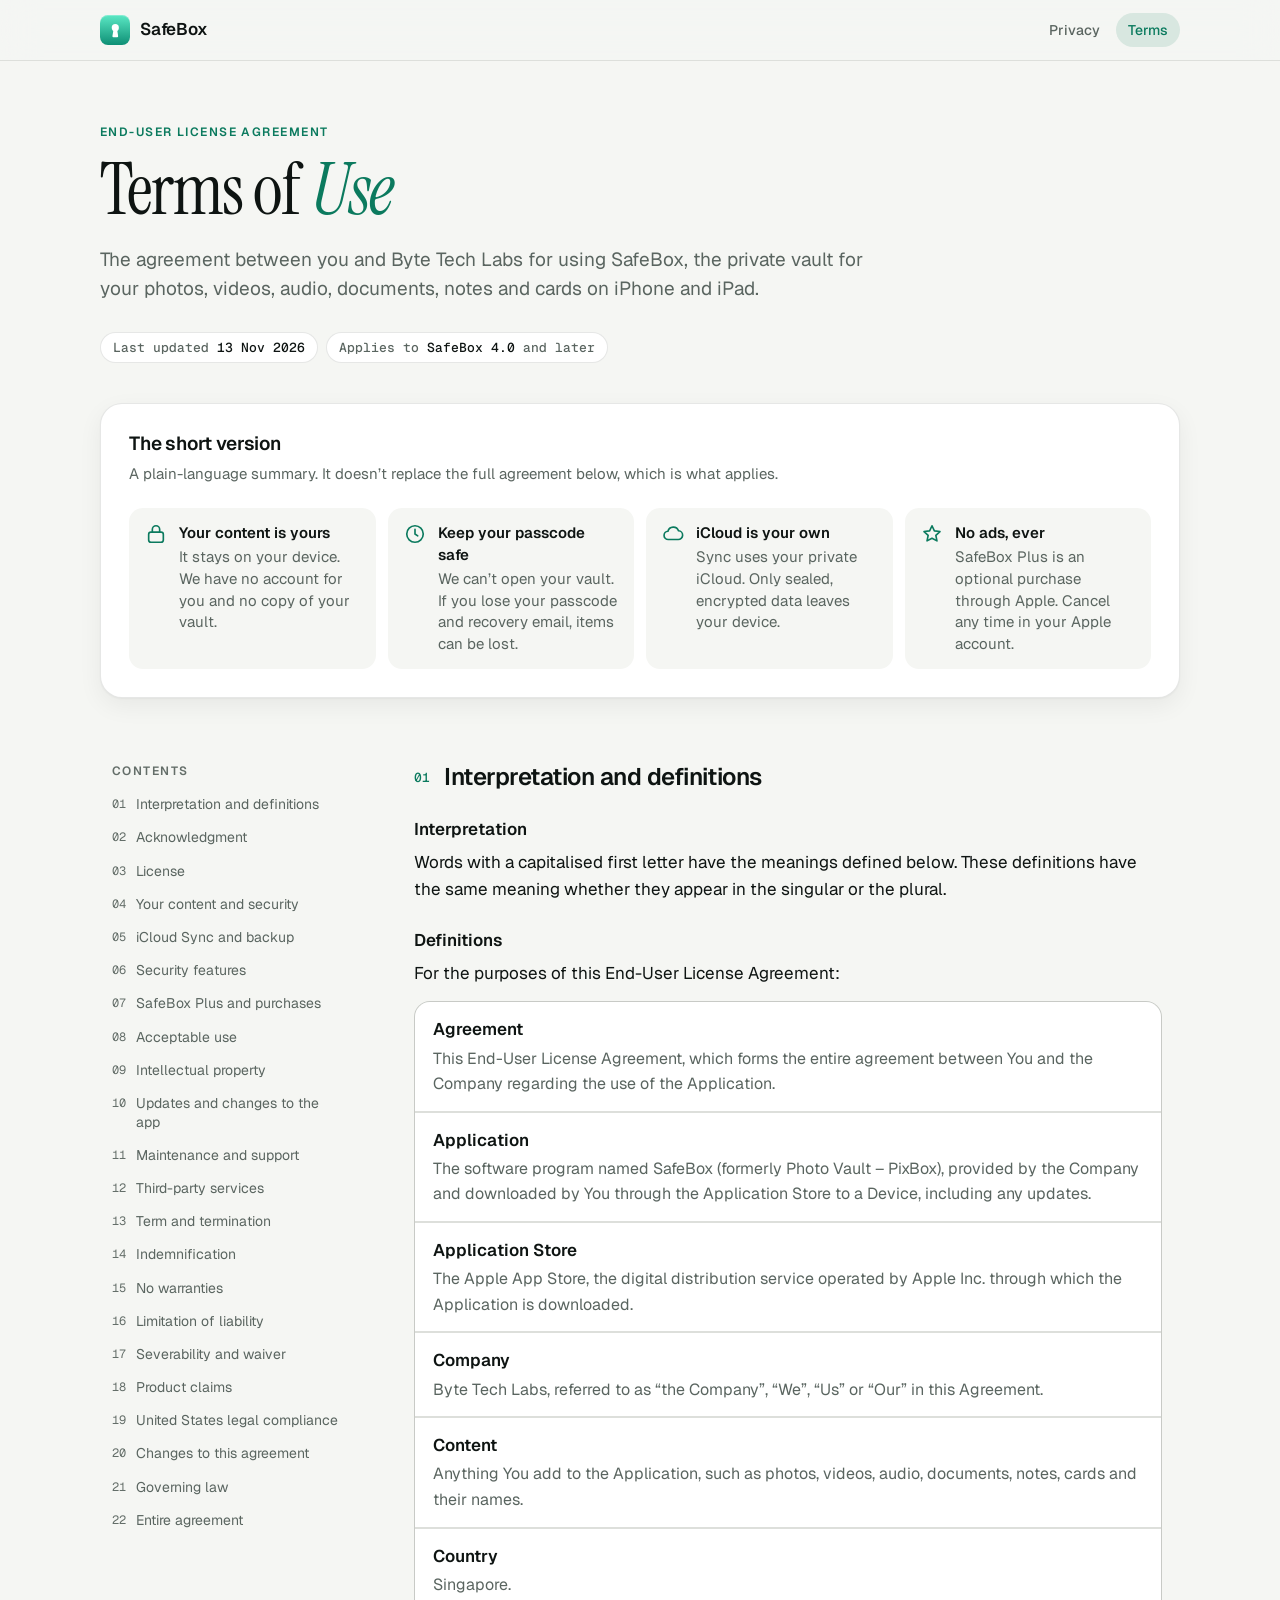
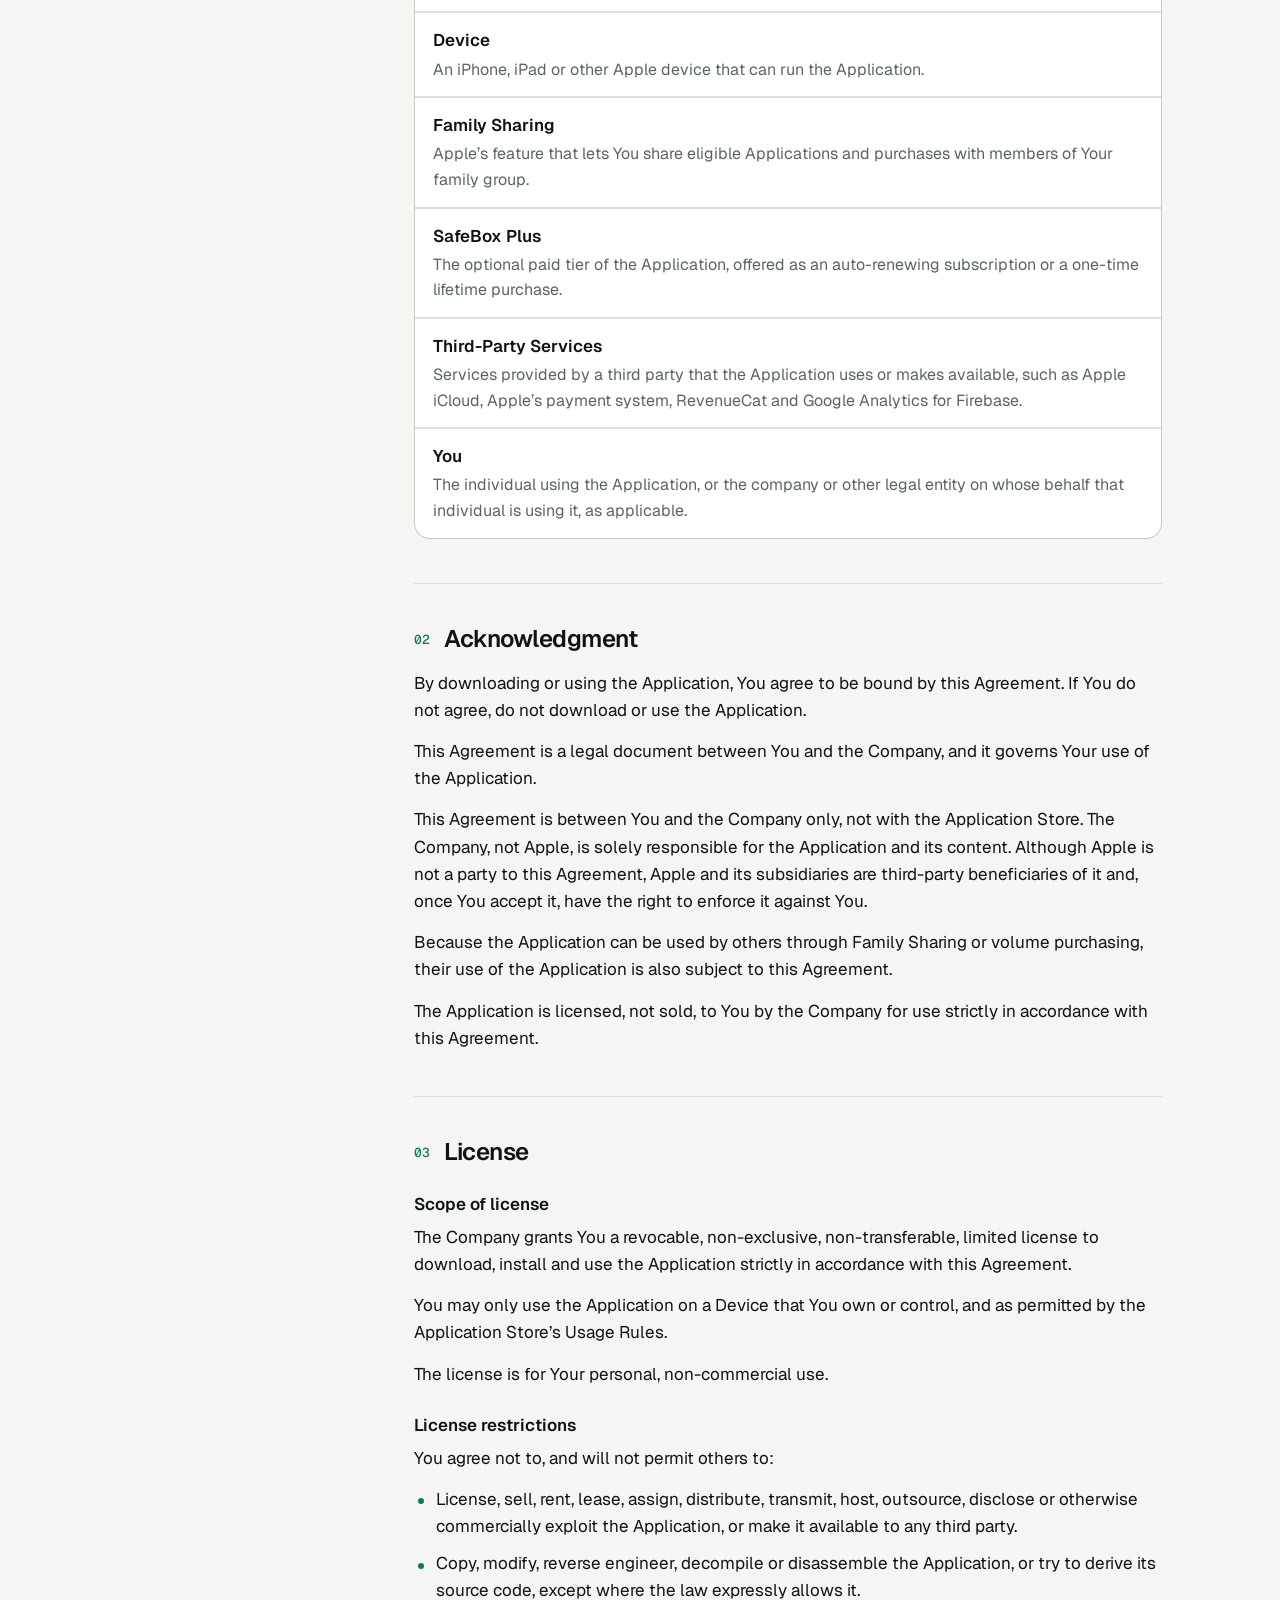
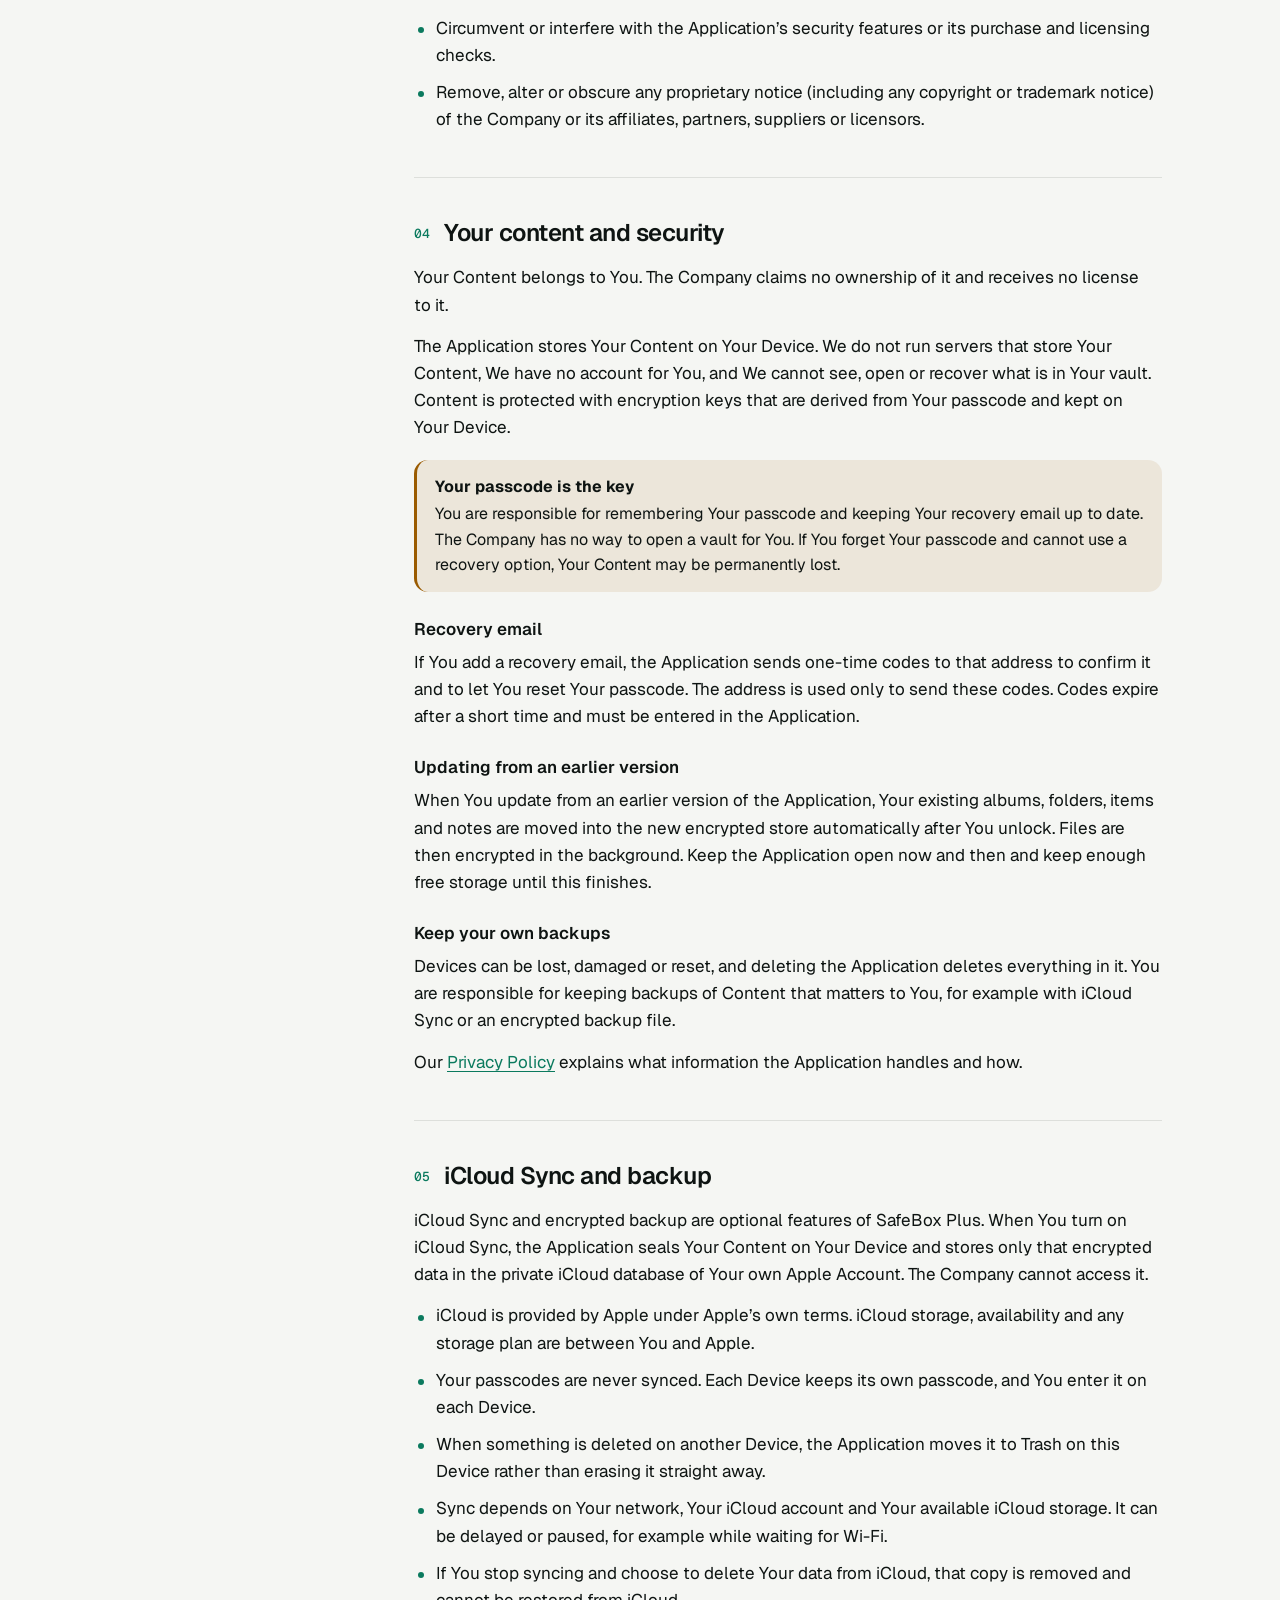
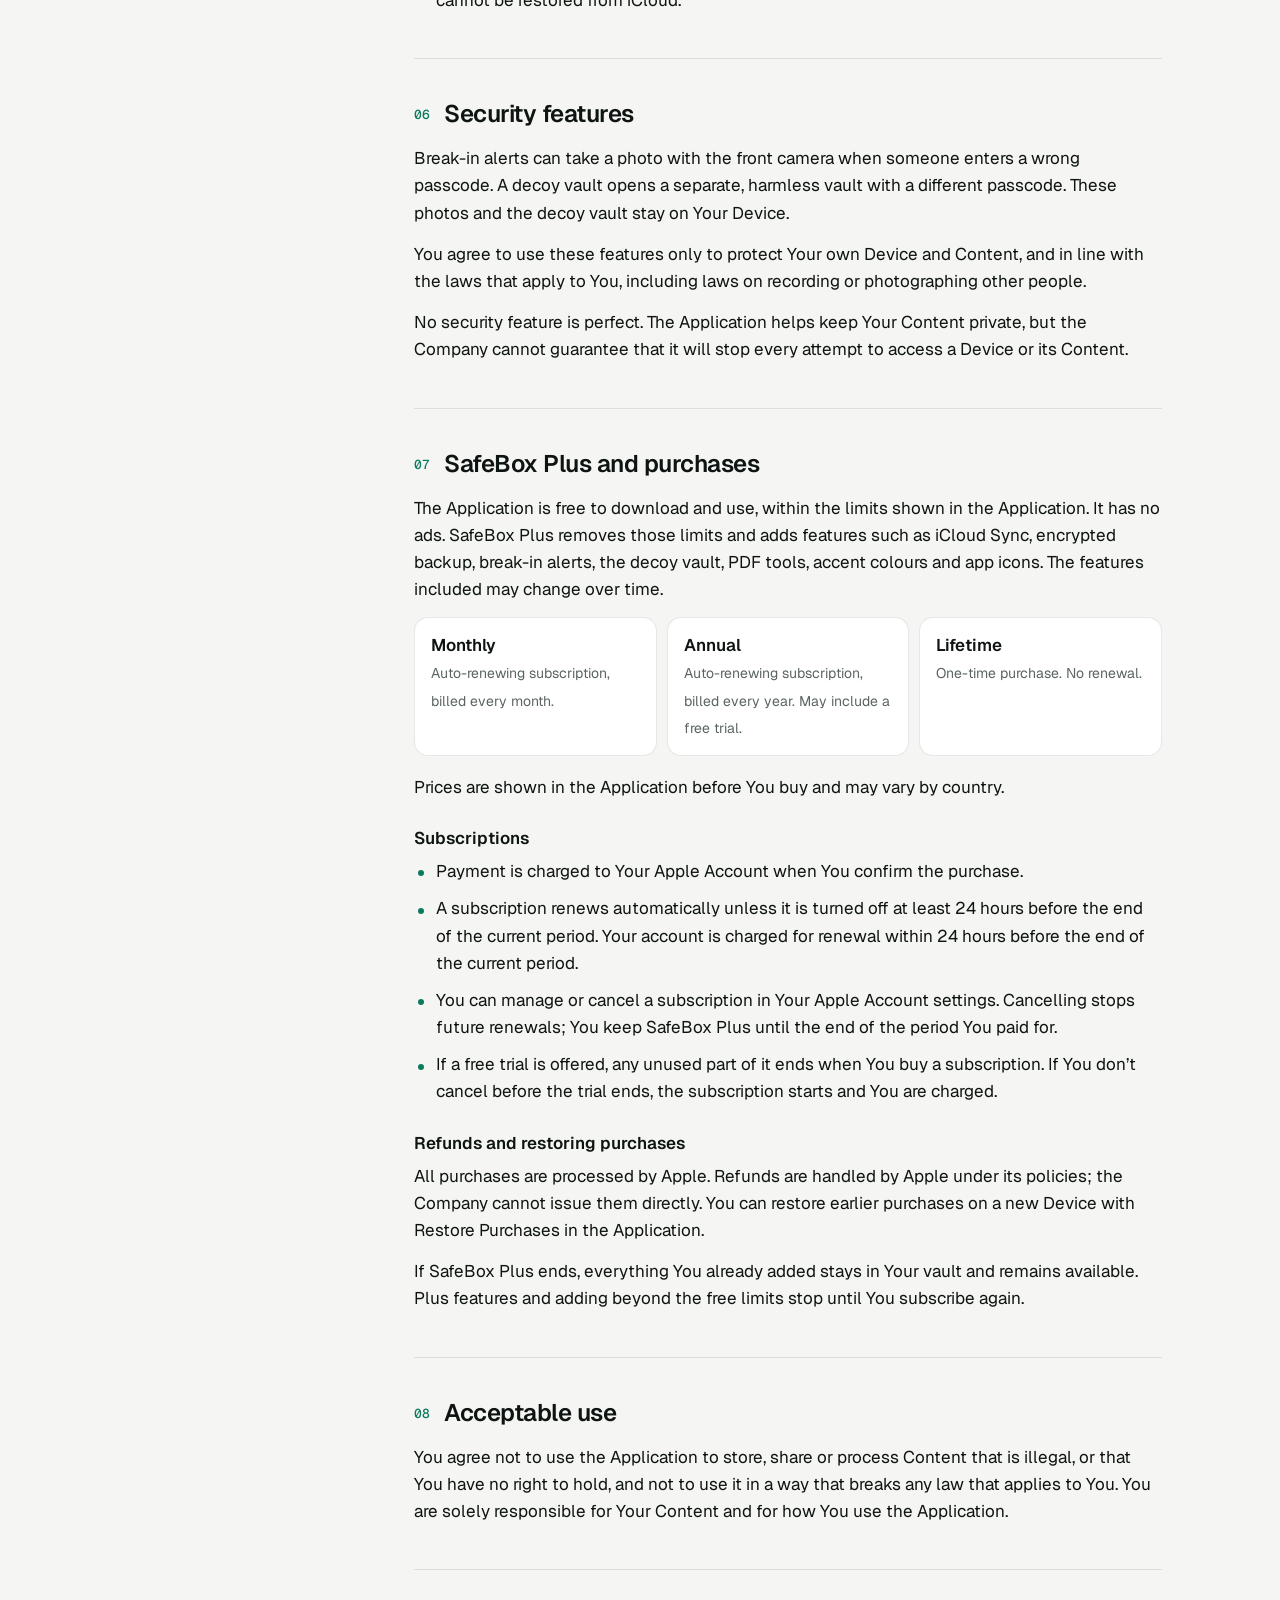
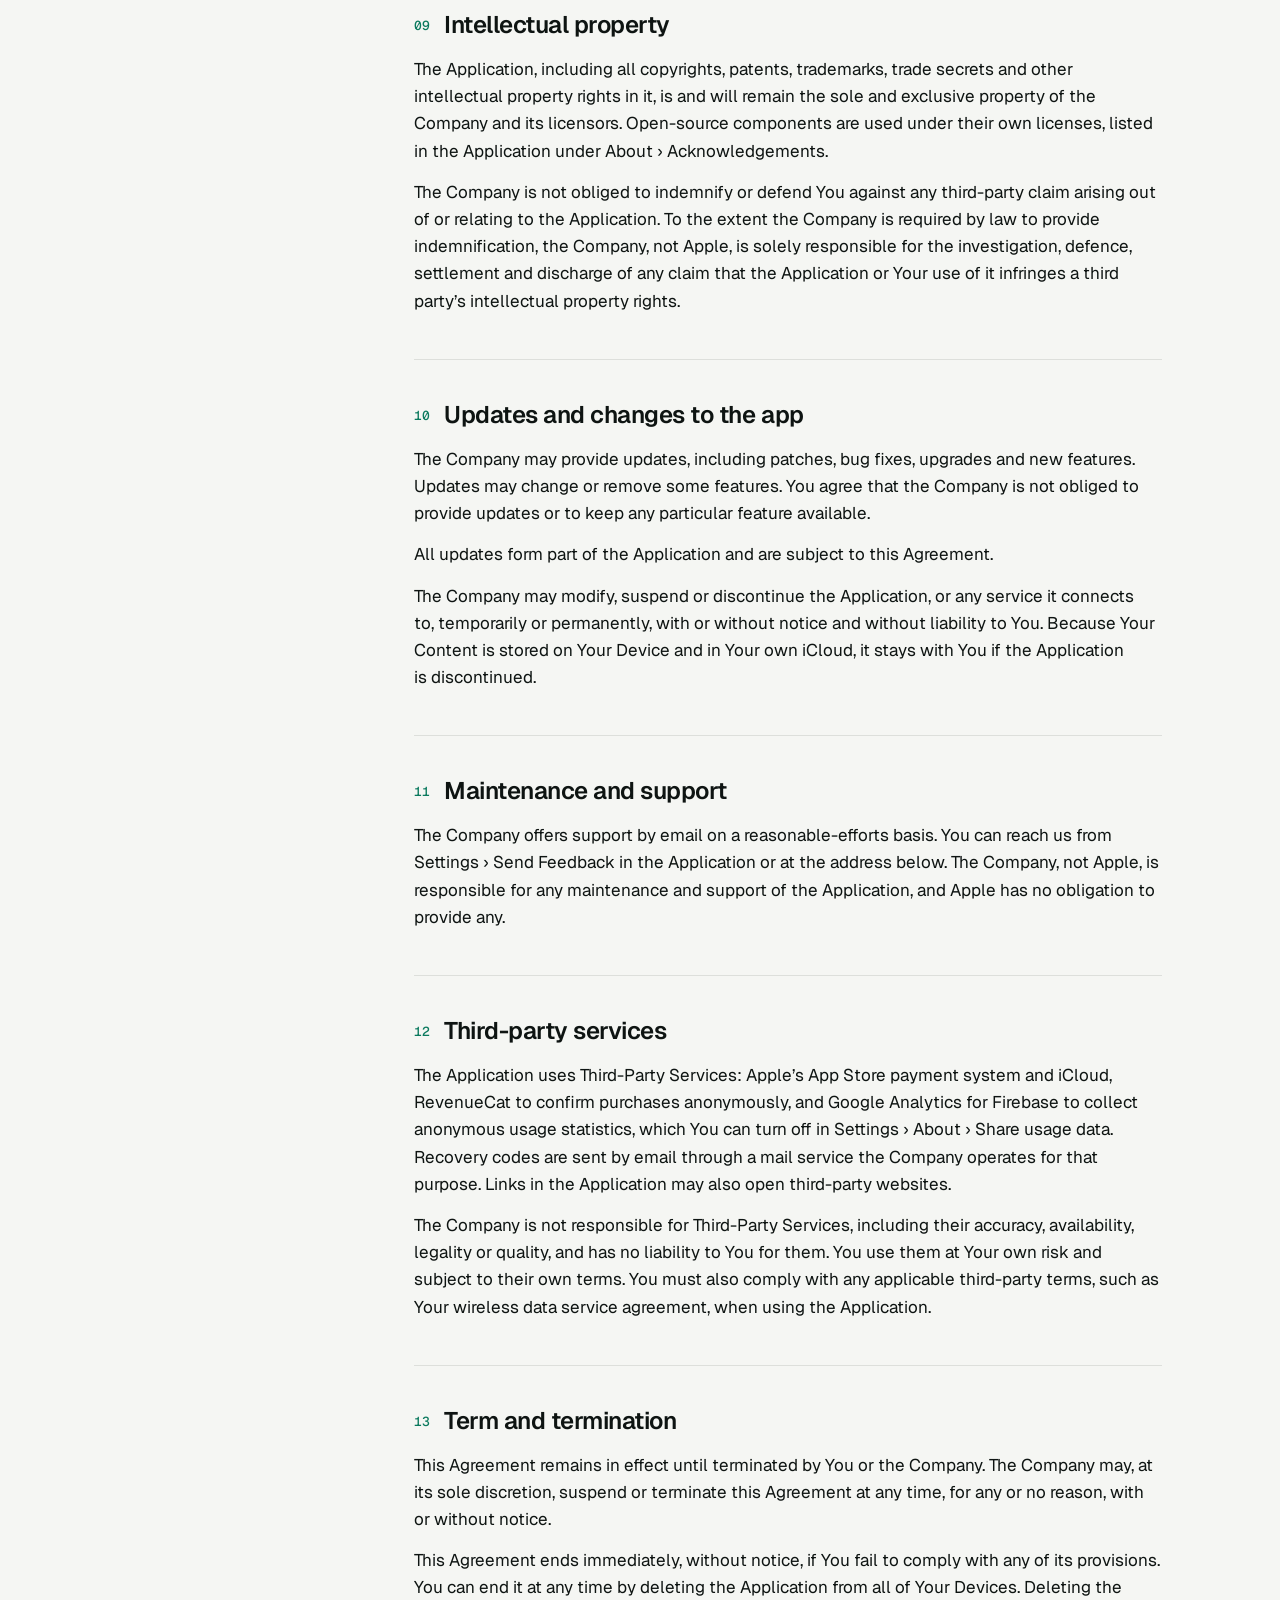
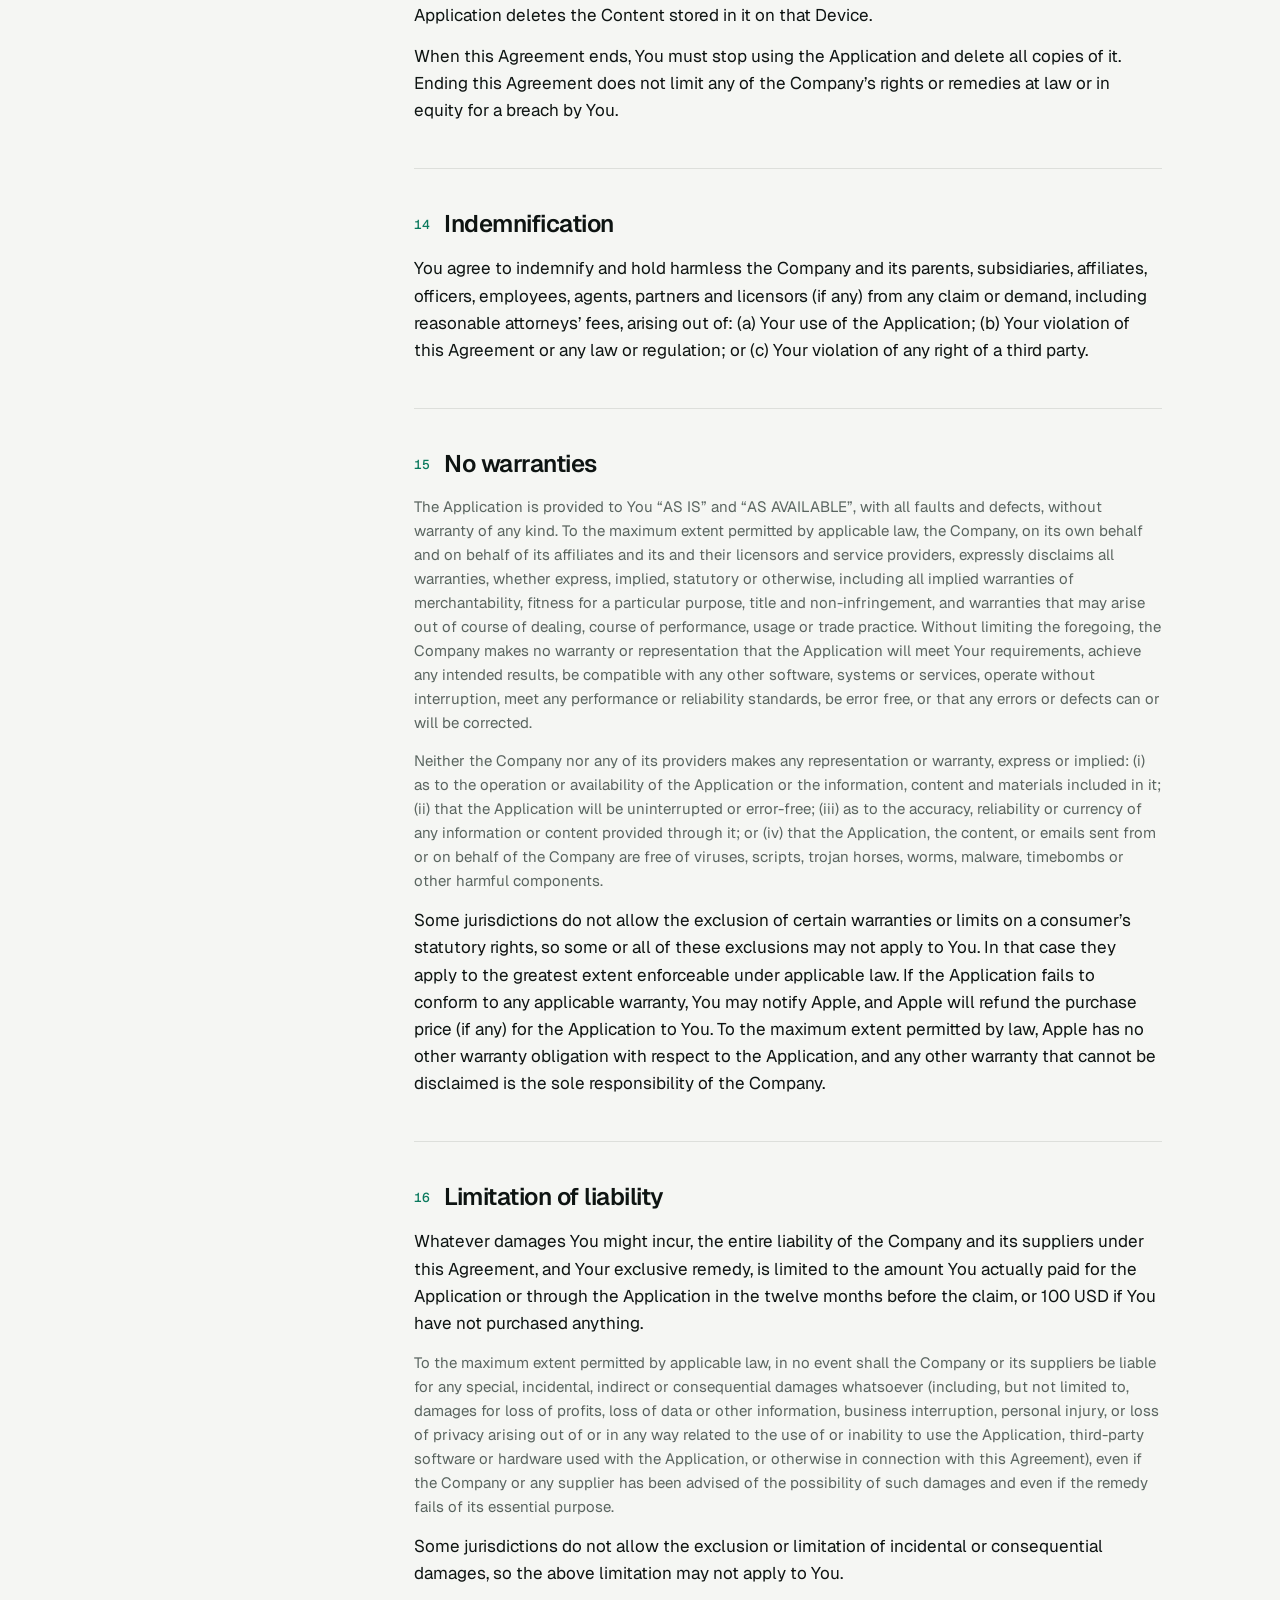
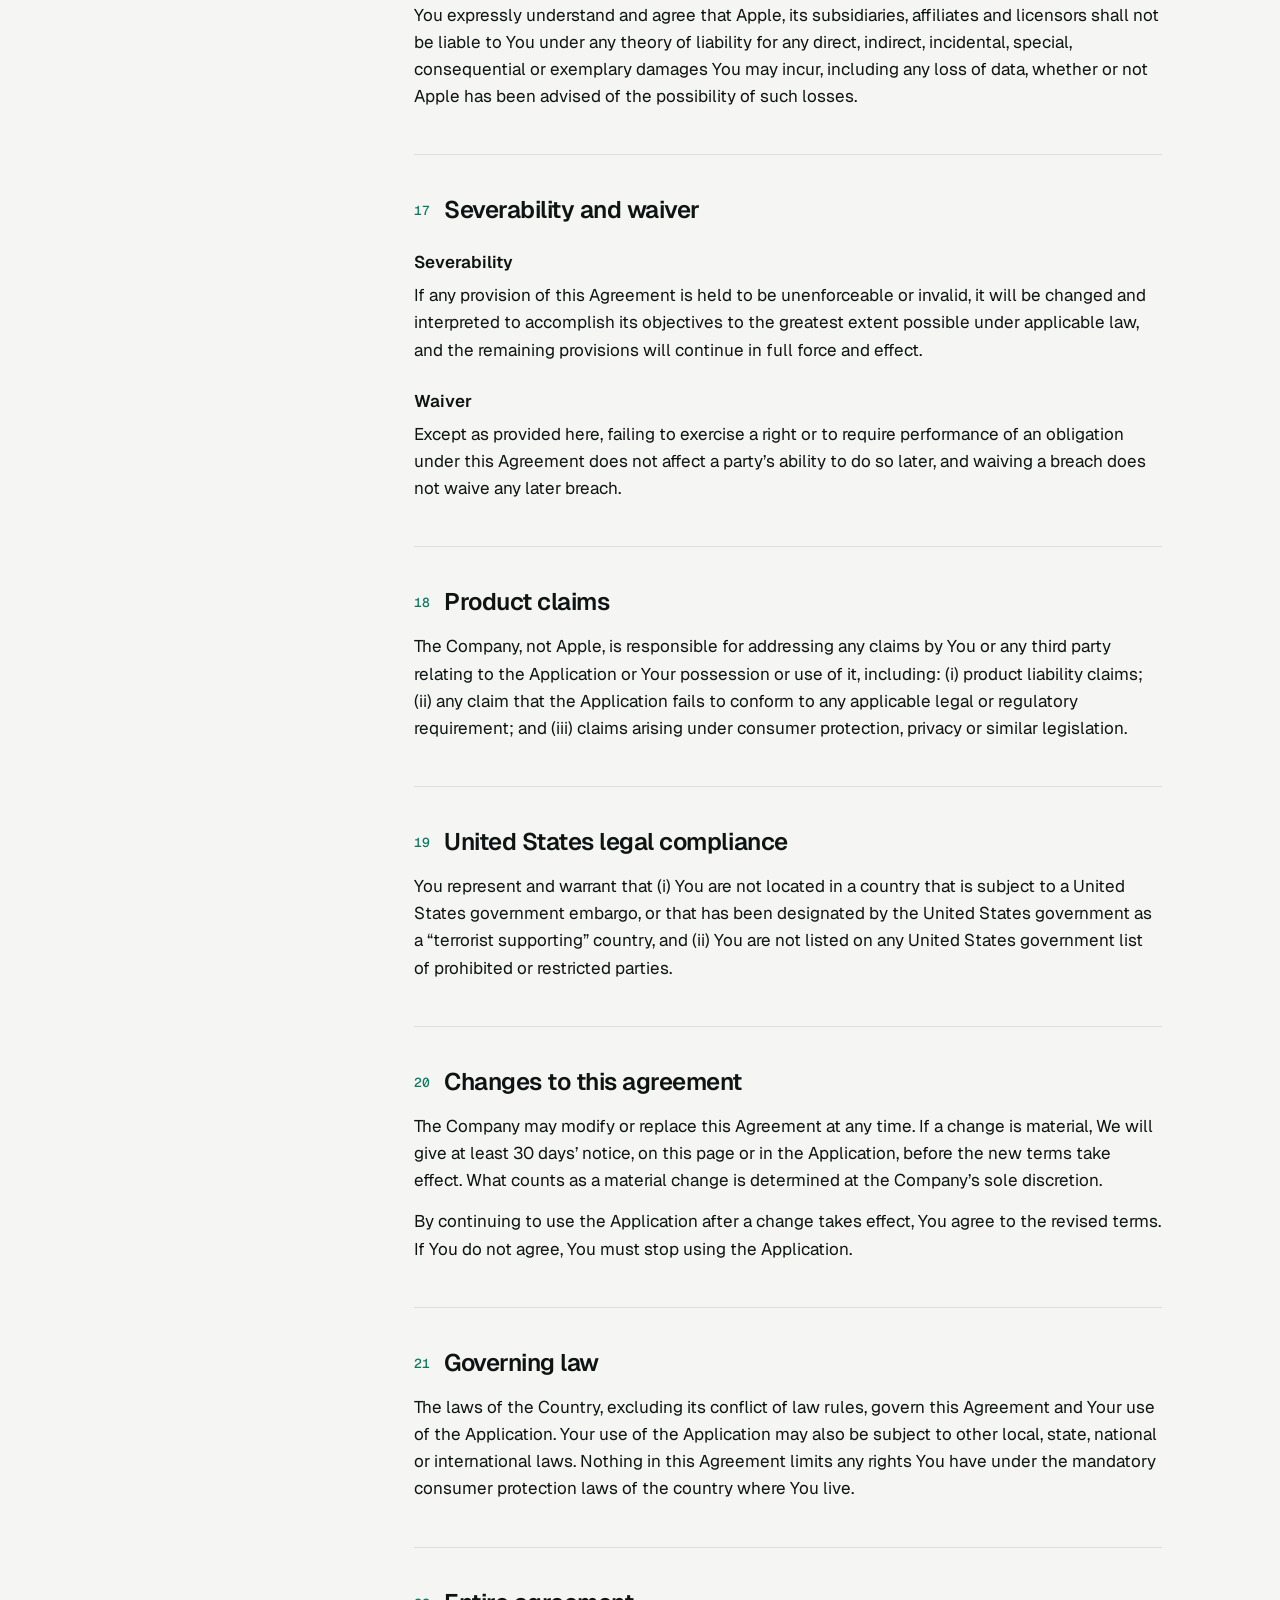
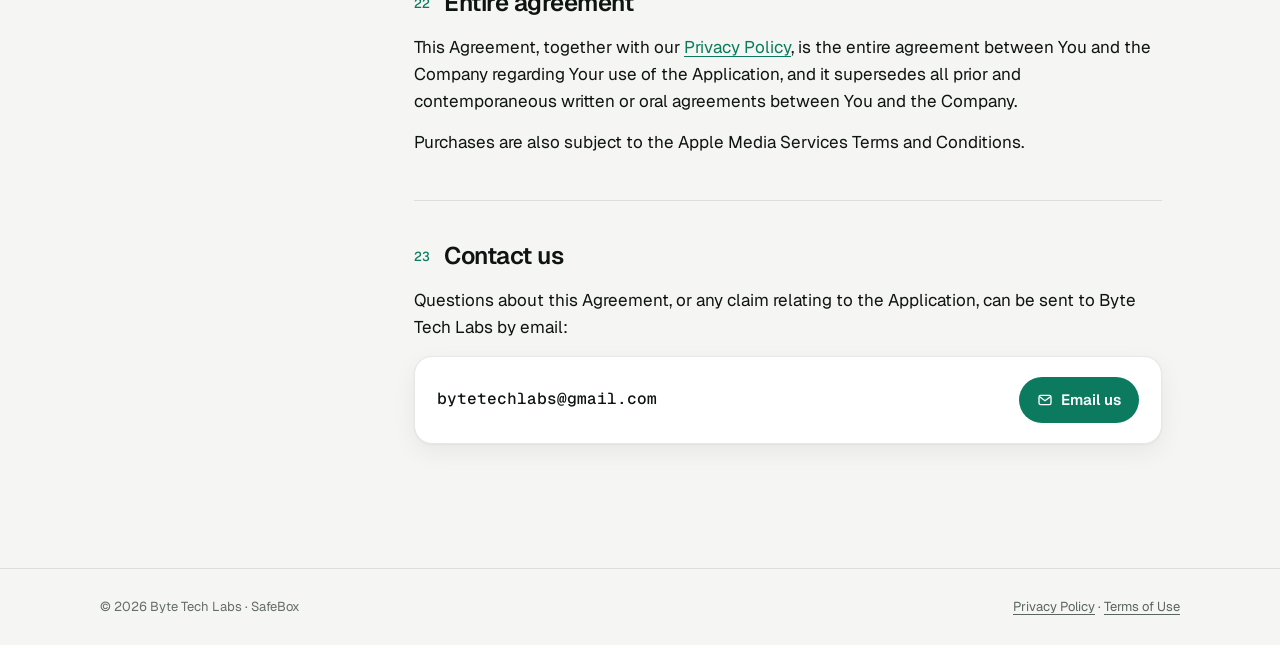
==== src/legal/terms/index.html @ 877d0596 "SafeBox website: 20 languages, privacy policy and terms on trysafebox.app Co-Authored-By: Claude Opu" ====
<!doctype html>
<html lang="en">
<head>
<meta charset="utf-8">
<meta name="viewport" content="width=device-width, initial-scale=1, viewport-fit=cover">
<title>SafeBox Terms of Use</title>
<meta name="description" content="The End-User License Agreement for SafeBox, the private vault for photos, videos, documents, notes and cards on iPhone and iPad.">
<meta name="color-scheme" content="light dark">
<meta name="theme-color" content="#F5F6F3" media="(prefers-color-scheme: light)">
<meta name="theme-color" content="#0A0E0D" media="(prefers-color-scheme: dark)">
<link rel="preconnect" href="https://fonts.googleapis.com">
<link rel="preconnect" href="https://fonts.gstatic.com" crossorigin>
<link rel="stylesheet" href="https://fonts.googleapis.com/css2?family=Geist:wght@400;500;600&family=Geist+Mono:wght@400;500&family=Instrument+Serif:ital@0;1&display=swap">
<style>
  /* Keylight, SafeBox's design language: quiet green-black neutrals and one luminous accent. */
  :root {
    --canvas: #F5F6F3;
    --surface: #FFFFFF;
    --sunken: #ECEEEA;
    --separator: rgba(14, 20, 18, 0.10);
    --text: #0E1412;
    --text-2: #5A6560;
    --text-3: #646E69;
    --accent: #0B7A5E;
    --accent-soft: rgba(11, 122, 94, 0.12);
    --on-accent: #FFFFFF;
    --warning: #9A5B00;
    --warning-soft: rgba(154, 91, 0, 0.10);
    --tile-top: #5BE8C4;
    --tile-bottom: #0E8F75;
    --keyhole: #FFFFFF;
    --glow: transparent;
    --shadow: 0 1px 2px rgba(14, 20, 18, 0.04), 0 8px 24px rgba(14, 20, 18, 0.06);
    color-scheme: light;
  }
  @media (prefers-color-scheme: dark) {
    :root {
      --canvas: #0A0E0D;
      --surface: #121816;
      --sunken: #070A09;
      --separator: rgba(242, 245, 244, 0.12);
      --text: #F2F5F4;
      --text-2: #9AA5A0;
      --text-3: #7D8782;
      --accent: #3DDBB0;
      --accent-soft: rgba(61, 219, 176, 0.15);
      --on-accent: #0A0E0D;
      --warning: #FFB547;
      --warning-soft: rgba(255, 181, 71, 0.12);
      --tile-top: #0F4A3D;
      --tile-bottom: #06100E;
      --keyhole: #3DDBB0;
      --glow: rgba(61, 219, 176, 0.22);
      --shadow: none;
      color-scheme: dark;
    }
  }

  *, *::before, *::after { box-sizing: border-box; }
  html { scroll-behavior: smooth; scroll-padding-top: 88px; -webkit-text-size-adjust: 100%; }
  body {
    margin: 0;
    background: var(--canvas);
    color: var(--text);
    font: 400 17px/1.6 "Geist", -apple-system, BlinkMacSystemFont, "Segoe UI", system-ui, sans-serif;
    -webkit-font-smoothing: antialiased;
  }
  a { color: var(--accent); text-underline-offset: 3px; text-decoration-thickness: 1px; }
  a:hover { text-decoration-thickness: 2px; }
  :focus-visible { outline: 2px solid var(--accent); outline-offset: 3px; border-radius: 6px; }

  .wrap {
    max-width: 1120px;
    margin: 0 auto;
    padding-left: max(20px, env(safe-area-inset-left, 0px));
    padding-right: max(20px, env(safe-area-inset-right, 0px));
  }

  /* Top bar */
  header.bar {
    position: sticky; top: 0; z-index: 10;
    background: color-mix(in srgb, var(--canvas) 82%, transparent);
    -webkit-backdrop-filter: saturate(160%) blur(18px);
    backdrop-filter: saturate(160%) blur(18px);
    border-bottom: 1px solid var(--separator);
    padding-top: env(safe-area-inset-top, 0px);
  }
  header.bar .wrap { display: flex; align-items: center; justify-content: space-between; gap: 16px; height: 60px; }
  .brand { display: flex; align-items: center; gap: 10px; text-decoration: none; color: var(--text); font-weight: 600; letter-spacing: -0.01em; font-size: 17px; }
  .tile {
    width: 30px; height: 30px; border-radius: 8px; flex: none;
    background: linear-gradient(180deg, var(--tile-top), var(--tile-bottom));
    display: grid; place-items: center;
    box-shadow: 0 0 18px var(--glow), inset 0 1px 0 rgba(255, 255, 255, 0.25);
  }
  .tile svg { width: 62%; height: 62%; }
  .bar nav { display: flex; gap: 4px; }
  .bar nav a {
    font-size: 14px; font-weight: 500; color: var(--text-2); text-decoration: none;
    padding: 6px 12px; border-radius: 999px;
  }
  .bar nav a:hover { background: var(--accent-soft); color: var(--text); }
  .bar nav a[aria-current="page"] { background: var(--accent-soft); color: var(--accent); }

  /* Hero */
  .hero { padding-block: 64px 40px; }
  .overline {
    font: 600 12px/1.2 "Geist", sans-serif; letter-spacing: 0.12em; text-transform: uppercase;
    color: var(--accent); margin: 0 0 14px;
  }
  h1 {
    font: 400 clamp(44px, 8vw, 72px)/1.02 "Instrument Serif", Georgia, serif;
    letter-spacing: -0.02em; margin: 0 0 18px; text-wrap: balance;
  }
  h1 em { font-style: italic; color: var(--accent); }
  .lede { font-size: 19px; line-height: 1.55; color: var(--text-2); max-width: 60ch; margin: 0 0 28px; text-wrap: pretty; }
  .meta { display: flex; flex-wrap: wrap; gap: 8px; }
  .chip {
    font: 500 13px/1 "Geist Mono", ui-monospace, monospace;
    padding: 8px 12px; border-radius: 999px; background: var(--surface); border: 1px solid var(--separator); color: var(--text-2);
  }
  .chip b { color: var(--text); font-weight: 500; }

  /* Plain-language summary */
  .glance {
    background: var(--surface); border: 1px solid var(--separator); border-radius: 22px; box-shadow: var(--shadow);
    padding: 28px; margin-bottom: 56px;
  }
  .glance h2 { font: 600 19px/1.3 "Geist", sans-serif; letter-spacing: -0.01em; margin: 0 0 6px; }
  .glance > p { margin: 0 0 22px; color: var(--text-2); font-size: 15px; }
  .glance ul { list-style: none; padding: 0; margin: 0; display: grid; grid-template-columns: repeat(auto-fit, minmax(240px, 1fr)); gap: 12px; }
  .glance li { display: flex; gap: 12px; align-items: flex-start; background: var(--canvas); border-radius: 14px; padding: 14px 16px; font-size: 15px; line-height: 1.45; }
  .glance li svg { flex: none; width: 22px; height: 22px; margin-top: 1px; color: var(--accent); }
  .glance li strong { display: block; font-weight: 600; margin-bottom: 2px; }
  .glance li span { color: var(--text-2); }

  /* Layout: contents beside the text on wide screens */
  .layout { display: grid; grid-template-columns: 1fr; gap: 40px; padding-bottom: 80px; }
  @media (min-width: 960px) {
    .layout { grid-template-columns: 250px minmax(0, 1fr); gap: 64px; }
    .toc { position: sticky; top: 88px; align-self: start; max-height: calc(100vh - 110px); overflow-y: auto; }
    .toc summary { pointer-events: none; }
    .toc summary::after { display: none; }
  }

  .toc { font-size: 14px; }
  .toc details { background: var(--surface); border: 1px solid var(--separator); border-radius: 16px; padding: 6px; }
  @media (min-width: 960px) { .toc details { background: none; border: 0; padding: 0; } }
  .toc summary {
    list-style: none; cursor: pointer; padding: 10px 12px;
    font: 600 12px/1.2 "Geist", sans-serif; letter-spacing: 0.12em; text-transform: uppercase; color: var(--text-3);
    display: flex; justify-content: space-between; align-items: center;
  }
  .toc summary::-webkit-details-marker { display: none; }
  .toc summary::after { content: "+"; font: 400 18px/1 "Geist Mono", monospace; color: var(--text-2); }
  .toc details[open] summary::after { content: "−"; }
  .toc ol { list-style: none; margin: 0; padding: 0 0 6px; counter-reset: toc; }
  .toc li { counter-increment: toc; }
  .toc a {
    display: flex; gap: 10px; padding: 7px 12px; border-radius: 10px; text-decoration: none; color: var(--text-2); line-height: 1.35;
  }
  .toc a::before { content: counter(toc, decimal-leading-zero); font: 400 12px/1.6 "Geist Mono", monospace; color: var(--text-3); }
  .toc a:hover { background: var(--accent-soft); color: var(--text); }

  /* Agreement text */
  article { max-width: 68ch; counter-reset: sec; }
  section { counter-increment: sec; padding-top: 8px; margin-bottom: 44px; }
  section + section { border-top: 1px solid var(--separator); padding-top: 40px; }
  h2.sec {
    font: 600 24px/1.25 "Geist", sans-serif; letter-spacing: -0.02em; margin: 0 0 16px; text-wrap: balance;
    display: flex; align-items: baseline; gap: 14px;
  }
  h2.sec::before { content: counter(sec, decimal-leading-zero); font: 500 13px/1 "Geist Mono", monospace; color: var(--accent); letter-spacing: 0; transform: translateY(-3px); }
  h3 { font: 600 17px/1.35 "Geist", sans-serif; margin: 26px 0 8px; }
  p { margin: 0 0 14px; text-wrap: pretty; }
  article ul { margin: 0 0 14px; padding-left: 0; list-style: none; }
  article ul li { position: relative; padding-left: 22px; margin-bottom: 10px; }
  article ul li::before { content: ""; position: absolute; left: 4px; top: 0.72em; width: 6px; height: 6px; border-radius: 50%; background: var(--accent); }
  dl { margin: 0 0 14px; display: grid; gap: 2px; background: var(--separator); border: 1px solid var(--separator); border-radius: 16px; overflow: hidden; }
  dl div { background: var(--surface); padding: 14px 18px; }
  dt { font-weight: 600; margin-bottom: 2px; }
  dd { margin: 0; color: var(--text-2); font-size: 16px; }
  .caps { font-size: 15px; line-height: 1.6; color: var(--text-2); }
  .note {
    border-radius: 14px; padding: 14px 18px; margin: 18px 0; font-size: 16px;
    background: var(--accent-soft); border-left: 3px solid var(--accent);
  }
  .note.warn { background: var(--warning-soft); border-left-color: var(--warning); }
  .note strong { display: block; margin-bottom: 2px; }
  .plans { display: grid; grid-template-columns: repeat(auto-fit, minmax(170px, 1fr)); gap: 10px; margin: 6px 0 18px; }
  .plan { background: var(--surface); border: 1px solid var(--separator); border-radius: 14px; padding: 14px 16px; }
  .plan b { display: block; font-weight: 600; }
  .plan span { font-size: 14px; color: var(--text-2); }

  .contact {
    display: flex; flex-wrap: wrap; align-items: center; justify-content: space-between; gap: 16px;
    background: var(--surface); border: 1px solid var(--separator); border-radius: 18px; padding: 20px 22px; box-shadow: var(--shadow);
  }
  .contact .addr { font: 500 16px/1.3 "Geist Mono", monospace; user-select: all; overflow-wrap: anywhere; }
  .button {
    display: inline-flex; align-items: center; gap: 8px; text-decoration: none;
    background: var(--accent); color: var(--on-accent); font-weight: 600; font-size: 15px;
    padding: 11px 18px; border-radius: 999px;
  }
  .button:hover { text-decoration: none; filter: brightness(1.06); }

  footer { border-top: 1px solid var(--separator); padding-block: 28px calc(28px + env(safe-area-inset-bottom, 0px)); color: var(--text-3); font-size: 13px; }
  footer .wrap { display: flex; flex-wrap: wrap; gap: 8px 24px; justify-content: space-between; }
  footer a { color: var(--text-2); }

  @media (max-width: 560px) {
    body { font-size: 16px; }
    .hero { padding-block: 40px 28px; }
    .lede { font-size: 17px; }
    .glance { padding: 20px; border-radius: 18px; margin-bottom: 36px; }
    h2.sec { font-size: 21px; }
    .bar nav a { padding: 6px 10px; }
  }
  @media (prefers-reduced-motion: reduce) { html { scroll-behavior: auto; } }
  @media print {
    header.bar, .toc { display: none; }
    .layout { display: block; }
    body { background: #fff; color: #000; }
  }
</style>
</head>
<body>

<header class="bar">
  <div class="wrap">
    <a class="brand" href="https://trysafebox.app/" aria-label="SafeBox home">
      <span class="tile" aria-hidden="true">
        <svg viewBox="0 0 24 24"><circle cx="12" cy="8.6" r="4.6" fill="var(--keyhole)"/><path d="M9.6 11.5 8.3 19.4a1.4 1.4 0 0 0 1.4 1.6h4.6a1.4 1.4 0 0 0 1.4-1.6l-1.3-7.9Z" fill="var(--keyhole)"/></svg>
      </span>
      SafeBox
    </a>
    <nav aria-label="Legal">
      <a href="https://trysafebox.app/privacy/">Privacy</a>
      <a href="#top" aria-current="page">Terms</a>
    </nav>
  </div>
</header>

<main id="top">
  <div class="wrap">
    <div class="hero">
      <p class="overline">End-User License Agreement</p>
      <h1>Terms of <em>Use</em></h1>
      <p class="lede">The agreement between you and Byte Tech Labs for using SafeBox, the private vault for your photos, videos, audio, documents, notes and cards on iPhone and iPad.</p>
      <div class="meta">
        <span class="chip">Last updated <b>13 Nov 2026</b></span>
        <span class="chip">Applies to <b>SafeBox 4.0</b> and later</span>
      </div>
    </div>

    <aside class="glance" aria-labelledby="glance-title">
      <h2 id="glance-title">The short version</h2>
      <p>A plain-language summary. It doesn’t replace the full agreement below, which is what applies.</p>
      <ul>
        <li>
          <svg viewBox="0 0 24 24" fill="none" stroke="currentColor" stroke-width="1.8" stroke-linecap="round" stroke-linejoin="round" aria-hidden="true"><rect x="4" y="10" width="16" height="11" rx="2.5"/><path d="M8 10V7a4 4 0 0 1 8 0v3"/></svg>
          <div><strong>Your content is yours</strong><span>It stays on your device. We have no account for you and no copy of your vault.</span></div>
        </li>
        <li>
          <svg viewBox="0 0 24 24" fill="none" stroke="currentColor" stroke-width="1.8" stroke-linecap="round" stroke-linejoin="round" aria-hidden="true"><circle cx="12" cy="12" r="9"/><path d="M12 7v5l3 2"/></svg>
          <div><strong>Keep your passcode safe</strong><span>We can’t open your vault. If you lose your passcode and recovery email, items can be lost.</span></div>
        </li>
        <li>
          <svg viewBox="0 0 24 24" fill="none" stroke="currentColor" stroke-width="1.8" stroke-linecap="round" stroke-linejoin="round" aria-hidden="true"><path d="M7 18a4.5 4.5 0 0 1-.5-9A6 6 0 0 1 18 8.5a4 4 0 0 1-.5 9.5Z"/></svg>
          <div><strong>iCloud is your own</strong><span>Sync uses your private iCloud. Only sealed, encrypted data leaves your device.</span></div>
        </li>
        <li>
          <svg viewBox="0 0 24 24" fill="none" stroke="currentColor" stroke-width="1.8" stroke-linecap="round" stroke-linejoin="round" aria-hidden="true"><path d="m12 3 2.6 5.6 6.1.7-4.5 4.2 1.2 6L12 16.6 6.6 19.5l1.2-6L3.3 9.3l6.1-.7Z"/></svg>
          <div><strong>No ads, ever</strong><span>SafeBox Plus is an optional purchase through Apple. Cancel any time in your Apple account.</span></div>
        </li>
      </ul>
    </aside>

    <div class="layout">
      <nav class="toc" aria-label="Contents">
        <details open>
          <summary>Contents</summary>
          <ol>
            <li><a href="#definitions">Interpretation and definitions</a></li>
            <li><a href="#acknowledgment">Acknowledgment</a></li>
            <li><a href="#license">License</a></li>
            <li><a href="#content">Your content and security</a></li>
            <li><a href="#icloud">iCloud Sync and backup</a></li>
            <li><a href="#features">Security features</a></li>
            <li><a href="#plus">SafeBox Plus and purchases</a></li>
            <li><a href="#acceptable-use">Acceptable use</a></li>
            <li><a href="#ip">Intellectual property</a></li>
            <li><a href="#updates">Updates and changes to the app</a></li>
            <li><a href="#support">Maintenance and support</a></li>
            <li><a href="#third-party">Third-party services</a></li>
            <li><a href="#termination">Term and termination</a></li>
            <li><a href="#indemnification">Indemnification</a></li>
            <li><a href="#warranties">No warranties</a></li>
            <li><a href="#liability">Limitation of liability</a></li>
            <li><a href="#severability">Severability and waiver</a></li>
            <li><a href="#product-claims">Product claims</a></li>
            <li><a href="#us-compliance">United States legal compliance</a></li>
            <li><a href="#changes">Changes to this agreement</a></li>
            <li><a href="#law">Governing law</a></li>
            <li><a href="#entire">Entire agreement</a></li>
            <li><a href="#contact">Contact us</a></li>
          </ol>
        </details>
      </nav>

      <article>
        <section id="definitions">
          <h2 class="sec">Interpretation and definitions</h2>
          <h3>Interpretation</h3>
          <p>Words with a capitalised first letter have the meanings defined below. These definitions have the same meaning whether they appear in the singular or the plural.</p>
          <h3>Definitions</h3>
          <p>For the purposes of this End-User License Agreement:</p>
          <dl>
            <div><dt>Agreement</dt><dd>This End-User License Agreement, which forms the entire agreement between You and the Company regarding the use of the Application.</dd></div>
            <div><dt>Application</dt><dd>The software program named SafeBox (formerly Photo Vault – PixBox), provided by the Company and downloaded by You through the Application Store to a Device, including any updates.</dd></div>
            <div><dt>Application Store</dt><dd>The Apple App Store, the digital distribution service operated by Apple Inc. through which the Application is downloaded.</dd></div>
            <div><dt>Company</dt><dd>Byte Tech Labs, referred to as “the Company”, “We”, “Us” or “Our” in this Agreement.</dd></div>
            <div><dt>Content</dt><dd>Anything You add to the Application, such as photos, videos, audio, documents, notes, cards and their names.</dd></div>
            <div><dt>Country</dt><dd>Singapore.</dd></div>
            <div><dt>Device</dt><dd>An iPhone, iPad or other Apple device that can run the Application.</dd></div>
            <div><dt>Family Sharing</dt><dd>Apple’s feature that lets You share eligible Applications and purchases with members of Your family group.</dd></div>
            <div><dt>SafeBox Plus</dt><dd>The optional paid tier of the Application, offered as an auto-renewing subscription or a one-time lifetime purchase.</dd></div>
            <div><dt>Third-Party Services</dt><dd>Services provided by a third party that the Application uses or makes available, such as Apple iCloud, Apple’s payment system, RevenueCat and Google Analytics for Firebase.</dd></div>
            <div><dt>You</dt><dd>The individual using the Application, or the company or other legal entity on whose behalf that individual is using it, as applicable.</dd></div>
          </dl>
        </section>

        <section id="acknowledgment">
          <h2 class="sec">Acknowledgment</h2>
          <p>By downloading or using the Application, You agree to be bound by this Agreement. If You do not agree, do not download or use the Application.</p>
          <p>This Agreement is a legal document between You and the Company, and it governs Your use of the Application.</p>
          <p>This Agreement is between You and the Company only, not with the Application Store. The Company, not Apple, is solely responsible for the Application and its content. Although Apple is not a party to this Agreement, Apple and its subsidiaries are third-party beneficiaries of it and, once You accept it, have the right to enforce it against You.</p>
          <p>Because the Application can be used by others through Family Sharing or volume purchasing, their use of the Application is also subject to this Agreement.</p>
          <p>The Application is licensed, not sold, to You by the Company for use strictly in accordance with this Agreement.</p>
        </section>

        <section id="license">
          <h2 class="sec">License</h2>
          <h3>Scope of license</h3>
          <p>The Company grants You a revocable, non-exclusive, non-transferable, limited license to download, install and use the Application strictly in accordance with this Agreement.</p>
          <p>You may only use the Application on a Device that You own or control, and as permitted by the Application Store’s Usage Rules.</p>
          <p>The license is for Your personal, non-commercial use.</p>
          <h3>License restrictions</h3>
          <p>You agree not to, and will not permit others to:</p>
          <ul>
            <li>License, sell, rent, lease, assign, distribute, transmit, host, outsource, disclose or otherwise commercially exploit the Application, or make it available to any third party.</li>
            <li>Copy, modify, reverse engineer, decompile or disassemble the Application, or try to derive its source code, except where the law expressly allows it.</li>
            <li>Circumvent or interfere with the Application’s security features or its purchase and licensing checks.</li>
            <li>Remove, alter or obscure any proprietary notice (including any copyright or trademark notice) of the Company or its affiliates, partners, suppliers or licensors.</li>
          </ul>
        </section>

        <section id="content">
          <h2 class="sec">Your content and security</h2>
          <p>Your Content belongs to You. The Company claims no ownership of it and receives no license to it.</p>
          <p>The Application stores Your Content on Your Device. We do not run servers that store Your Content, We have no account for You, and We cannot see, open or recover what is in Your vault. Content is protected with encryption keys that are derived from Your passcode and kept on Your Device.</p>
          <div class="note warn">
            <strong>Your passcode is the key</strong>
            You are responsible for remembering Your passcode and keeping Your recovery email up to date. The Company has no way to open a vault for You. If You forget Your passcode and cannot use a recovery option, Your Content may be permanently lost.
          </div>
          <h3>Recovery email</h3>
          <p>If You add a recovery email, the Application sends one-time codes to that address to confirm it and to let You reset Your passcode. The address is used only to send these codes. Codes expire after a short time and must be entered in the Application.</p>
          <h3>Updating from an earlier version</h3>
          <p>When You update from an earlier version of the Application, Your existing albums, folders, items and notes are moved into the new encrypted store automatically after You unlock. Files are then encrypted in the background. Keep the Application open now and then and keep enough free storage until this finishes.</p>
          <h3>Keep your own backups</h3>
          <p>Devices can be lost, damaged or reset, and deleting the Application deletes everything in it. You are responsible for keeping backups of Content that matters to You, for example with iCloud Sync or an encrypted backup file.</p>
          <p>Our <a href="https://trysafebox.app/privacy/">Privacy Policy</a> explains what information the Application handles and how.</p>
        </section>

        <section id="icloud">
          <h2 class="sec">iCloud Sync and backup</h2>
          <p>iCloud Sync and encrypted backup are optional features of SafeBox Plus. When You turn on iCloud Sync, the Application seals Your Content on Your Device and stores only that encrypted data in the private iCloud database of Your own Apple Account. The Company cannot access it.</p>
          <ul>
            <li>iCloud is provided by Apple under Apple’s own terms. iCloud storage, availability and any storage plan are between You and Apple.</li>
            <li>Your passcodes are never synced. Each Device keeps its own passcode, and You enter it on each Device.</li>
            <li>When something is deleted on another Device, the Application moves it to Trash on this Device rather than erasing it straight away.</li>
            <li>Sync depends on Your network, Your iCloud account and Your available iCloud storage. It can be delayed or paused, for example while waiting for Wi-Fi.</li>
            <li>If You stop syncing and choose to delete Your data from iCloud, that copy is removed and cannot be restored from iCloud.</li>
          </ul>
        </section>

        <section id="features">
          <h2 class="sec">Security features</h2>
          <p>Break-in alerts can take a photo with the front camera when someone enters a wrong passcode. A decoy vault opens a separate, harmless vault with a different passcode. These photos and the decoy vault stay on Your Device.</p>
          <p>You agree to use these features only to protect Your own Device and Content, and in line with the laws that apply to You, including laws on recording or photographing other people.</p>
          <p>No security feature is perfect. The Application helps keep Your Content private, but the Company cannot guarantee that it will stop every attempt to access a Device or its Content.</p>
        </section>

        <section id="plus">
          <h2 class="sec">SafeBox Plus and purchases</h2>
          <p>The Application is free to download and use, within the limits shown in the Application. It has no ads. SafeBox Plus removes those limits and adds features such as iCloud Sync, encrypted backup, break-in alerts, the decoy vault, PDF tools, accent colours and app icons. The features included may change over time.</p>
          <div class="plans">
            <div class="plan"><b>Monthly</b><span>Auto-renewing subscription, billed every month.</span></div>
            <div class="plan"><b>Annual</b><span>Auto-renewing subscription, billed every year. May include a free trial.</span></div>
            <div class="plan"><b>Lifetime</b><span>One-time purchase. No renewal.</span></div>
          </div>
          <p>Prices are shown in the Application before You buy and may vary by country.</p>
          <h3>Subscriptions</h3>
          <ul>
            <li>Payment is charged to Your Apple Account when You confirm the purchase.</li>
            <li>A subscription renews automatically unless it is turned off at least 24 hours before the end of the current period. Your account is charged for renewal within 24 hours before the end of the current period.</li>
            <li>You can manage or cancel a subscription in Your Apple Account settings. Cancelling stops future renewals; You keep SafeBox Plus until the end of the period You paid for.</li>
            <li>If a free trial is offered, any unused part of it ends when You buy a subscription. If You don’t cancel before the trial ends, the subscription starts and You are charged.</li>
          </ul>
          <h3>Refunds and restoring purchases</h3>
          <p>All purchases are processed by Apple. Refunds are handled by Apple under its policies; the Company cannot issue them directly. You can restore earlier purchases on a new Device with Restore Purchases in the Application.</p>
          <p>If SafeBox Plus ends, everything You already added stays in Your vault and remains available. Plus features and adding beyond the free limits stop until You subscribe again.</p>
        </section>

        <section id="acceptable-use">
          <h2 class="sec">Acceptable use</h2>
          <p>You agree not to use the Application to store, share or process Content that is illegal, or that You have no right to hold, and not to use it in a way that breaks any law that applies to You. You are solely responsible for Your Content and for how You use the Application.</p>
        </section>

        <section id="ip">
          <h2 class="sec">Intellectual property</h2>
          <p>The Application, including all copyrights, patents, trademarks, trade secrets and other intellectual property rights in it, is and will remain the sole and exclusive property of the Company and its licensors. Open-source components are used under their own licenses, listed in the Application under About › Acknowledgements.</p>
          <p>The Company is not obliged to indemnify or defend You against any third-party claim arising out of or relating to the Application. To the extent the Company is required by law to provide indemnification, the Company, not Apple, is solely responsible for the investigation, defence, settlement and discharge of any claim that the Application or Your use of it infringes a third party’s intellectual property rights.</p>
        </section>

        <section id="updates">
          <h2 class="sec">Updates and changes to the app</h2>
          <p>The Company may provide updates, including patches, bug fixes, upgrades and new features. Updates may change or remove some features. You agree that the Company is not obliged to provide updates or to keep any particular feature available.</p>
          <p>All updates form part of the Application and are subject to this Agreement.</p>
          <p>The Company may modify, suspend or discontinue the Application, or any service it connects to, temporarily or permanently, with or without notice and without liability to You. Because Your Content is stored on Your Device and in Your own iCloud, it stays with You if the Application is discontinued.</p>
        </section>

        <section id="support">
          <h2 class="sec">Maintenance and support</h2>
          <p>The Company offers support by email on a reasonable-efforts basis. You can reach us from Settings › Send Feedback in the Application or at the address below. The Company, not Apple, is responsible for any maintenance and support of the Application, and Apple has no obligation to provide any.</p>
        </section>

        <section id="third-party">
          <h2 class="sec">Third-party services</h2>
          <p>The Application uses Third-Party Services: Apple’s App Store payment system and iCloud, RevenueCat to confirm purchases anonymously, and Google Analytics for Firebase to collect anonymous usage statistics, which You can turn off in Settings › About › Share usage data. Recovery codes are sent by email through a mail service the Company operates for that purpose. Links in the Application may also open third-party websites.</p>
          <p>The Company is not responsible for Third-Party Services, including their accuracy, availability, legality or quality, and has no liability to You for them. You use them at Your own risk and subject to their own terms. You must also comply with any applicable third-party terms, such as Your wireless data service agreement, when using the Application.</p>
        </section>

        <section id="termination">
          <h2 class="sec">Term and termination</h2>
          <p>This Agreement remains in effect until terminated by You or the Company. The Company may, at its sole discretion, suspend or terminate this Agreement at any time, for any or no reason, with or without notice.</p>
          <p>This Agreement ends immediately, without notice, if You fail to comply with any of its provisions. You can end it at any time by deleting the Application from all of Your Devices. Deleting the Application deletes the Content stored in it on that Device.</p>
          <p>When this Agreement ends, You must stop using the Application and delete all copies of it. Ending this Agreement does not limit any of the Company’s rights or remedies at law or in equity for a breach by You.</p>
        </section>

        <section id="indemnification">
          <h2 class="sec">Indemnification</h2>
          <p>You agree to indemnify and hold harmless the Company and its parents, subsidiaries, affiliates, officers, employees, agents, partners and licensors (if any) from any claim or demand, including reasonable attorneys’ fees, arising out of: (a) Your use of the Application; (b) Your violation of this Agreement or any law or regulation; or (c) Your violation of any right of a third party.</p>
        </section>

        <section id="warranties">
          <h2 class="sec">No warranties</h2>
          <p class="caps">The Application is provided to You “AS IS” and “AS AVAILABLE”, with all faults and defects, without warranty of any kind. To the maximum extent permitted by applicable law, the Company, on its own behalf and on behalf of its affiliates and its and their licensors and service providers, expressly disclaims all warranties, whether express, implied, statutory or otherwise, including all implied warranties of merchantability, fitness for a particular purpose, title and non-infringement, and warranties that may arise out of course of dealing, course of performance, usage or trade practice. Without limiting the foregoing, the Company makes no warranty or representation that the Application will meet Your requirements, achieve any intended results, be compatible with any other software, systems or services, operate without interruption, meet any performance or reliability standards, be error free, or that any errors or defects can or will be corrected.</p>
          <p class="caps">Neither the Company nor any of its providers makes any representation or warranty, express or implied: (i) as to the operation or availability of the Application or the information, content and materials included in it; (ii) that the Application will be uninterrupted or error-free; (iii) as to the accuracy, reliability or currency of any information or content provided through it; or (iv) that the Application, the content, or emails sent from or on behalf of the Company are free of viruses, scripts, trojan horses, worms, malware, timebombs or other harmful components.</p>
          <p>Some jurisdictions do not allow the exclusion of certain warranties or limits on a consumer’s statutory rights, so some or all of these exclusions may not apply to You. In that case they apply to the greatest extent enforceable under applicable law. If the Application fails to conform to any applicable warranty, You may notify Apple, and Apple will refund the purchase price (if any) for the Application to You. To the maximum extent permitted by law, Apple has no other warranty obligation with respect to the Application, and any other warranty that cannot be disclaimed is the sole responsibility of the Company.</p>
        </section>

        <section id="liability">
          <h2 class="sec">Limitation of liability</h2>
          <p>Whatever damages You might incur, the entire liability of the Company and its suppliers under this Agreement, and Your exclusive remedy, is limited to the amount You actually paid for the Application or through the Application in the twelve months before the claim, or 100 USD if You have not purchased anything.</p>
          <p class="caps">To the maximum extent permitted by applicable law, in no event shall the Company or its suppliers be liable for any special, incidental, indirect or consequential damages whatsoever (including, but not limited to, damages for loss of profits, loss of data or other information, business interruption, personal injury, or loss of privacy arising out of or in any way related to the use of or inability to use the Application, third-party software or hardware used with the Application, or otherwise in connection with this Agreement), even if the Company or any supplier has been advised of the possibility of such damages and even if the remedy fails of its essential purpose.</p>
          <p>Some jurisdictions do not allow the exclusion or limitation of incidental or consequential damages, so the above limitation may not apply to You.</p>
          <p>You expressly understand and agree that Apple, its subsidiaries, affiliates and licensors shall not be liable to You under any theory of liability for any direct, indirect, incidental, special, consequential or exemplary damages You may incur, including any loss of data, whether or not Apple has been advised of the possibility of such losses.</p>
        </section>

        <section id="severability">
          <h2 class="sec">Severability and waiver</h2>
          <h3>Severability</h3>
          <p>If any provision of this Agreement is held to be unenforceable or invalid, it will be changed and interpreted to accomplish its objectives to the greatest extent possible under applicable law, and the remaining provisions will continue in full force and effect.</p>
          <h3>Waiver</h3>
          <p>Except as provided here, failing to exercise a right or to require performance of an obligation under this Agreement does not affect a party’s ability to do so later, and waiving a breach does not waive any later breach.</p>
        </section>

        <section id="product-claims">
          <h2 class="sec">Product claims</h2>
          <p>The Company, not Apple, is responsible for addressing any claims by You or any third party relating to the Application or Your possession or use of it, including: (i) product liability claims; (ii) any claim that the Application fails to conform to any applicable legal or regulatory requirement; and (iii) claims arising under consumer protection, privacy or similar legislation.</p>
        </section>

        <section id="us-compliance">
          <h2 class="sec">United States legal compliance</h2>
          <p>You represent and warrant that (i) You are not located in a country that is subject to a United States government embargo, or that has been designated by the United States government as a “terrorist supporting” country, and (ii) You are not listed on any United States government list of prohibited or restricted parties.</p>
        </section>

        <section id="changes">
          <h2 class="sec">Changes to this agreement</h2>
          <p>The Company may modify or replace this Agreement at any time. If a change is material, We will give at least 30 days’ notice, on this page or in the Application, before the new terms take effect. What counts as a material change is determined at the Company’s sole discretion.</p>
          <p>By continuing to use the Application after a change takes effect, You agree to the revised terms. If You do not agree, You must stop using the Application.</p>
        </section>

        <section id="law">
          <h2 class="sec">Governing law</h2>
          <p>The laws of the Country, excluding its conflict of law rules, govern this Agreement and Your use of the Application. Your use of the Application may also be subject to other local, state, national or international laws. Nothing in this Agreement limits any rights You have under the mandatory consumer protection laws of the country where You live.</p>
        </section>

        <section id="entire">
          <h2 class="sec">Entire agreement</h2>
          <p>This Agreement, together with our <a href="https://trysafebox.app/privacy/">Privacy Policy</a>, is the entire agreement between You and the Company regarding Your use of the Application, and it supersedes all prior and contemporaneous written or oral agreements between You and the Company.</p>
          <p>Purchases are also subject to the Apple Media Services Terms and Conditions.</p>
        </section>

        <section id="contact">
          <h2 class="sec">Contact us</h2>
          <p>Questions about this Agreement, or any claim relating to the Application, can be sent to Byte Tech Labs by email:</p>
          <div class="contact">
            <span class="addr">bytetechlabs@gmail.com</span>
            <a class="button" href="mailto:bytetechlabs@gmail.com?subject=SafeBox%20Terms%20of%20Use">
              <svg width="16" height="16" viewBox="0 0 24 24" fill="none" stroke="currentColor" stroke-width="2" stroke-linecap="round" stroke-linejoin="round" aria-hidden="true"><rect x="3" y="5" width="18" height="14" rx="2.5"/><path d="m4 7 8 6 8-6"/></svg>
              Email us
            </a>
          </div>
        </section>
      </article>
    </div>
  </div>
</main>

<footer>
  <div class="wrap">
    <span>© 2026 Byte Tech Labs · SafeBox</span>
    <span><a href="https://trysafebox.app/privacy/">Privacy Policy</a> · <a href="#top">Terms of Use</a></span>
  </div>
</footer>

</body>
</html>
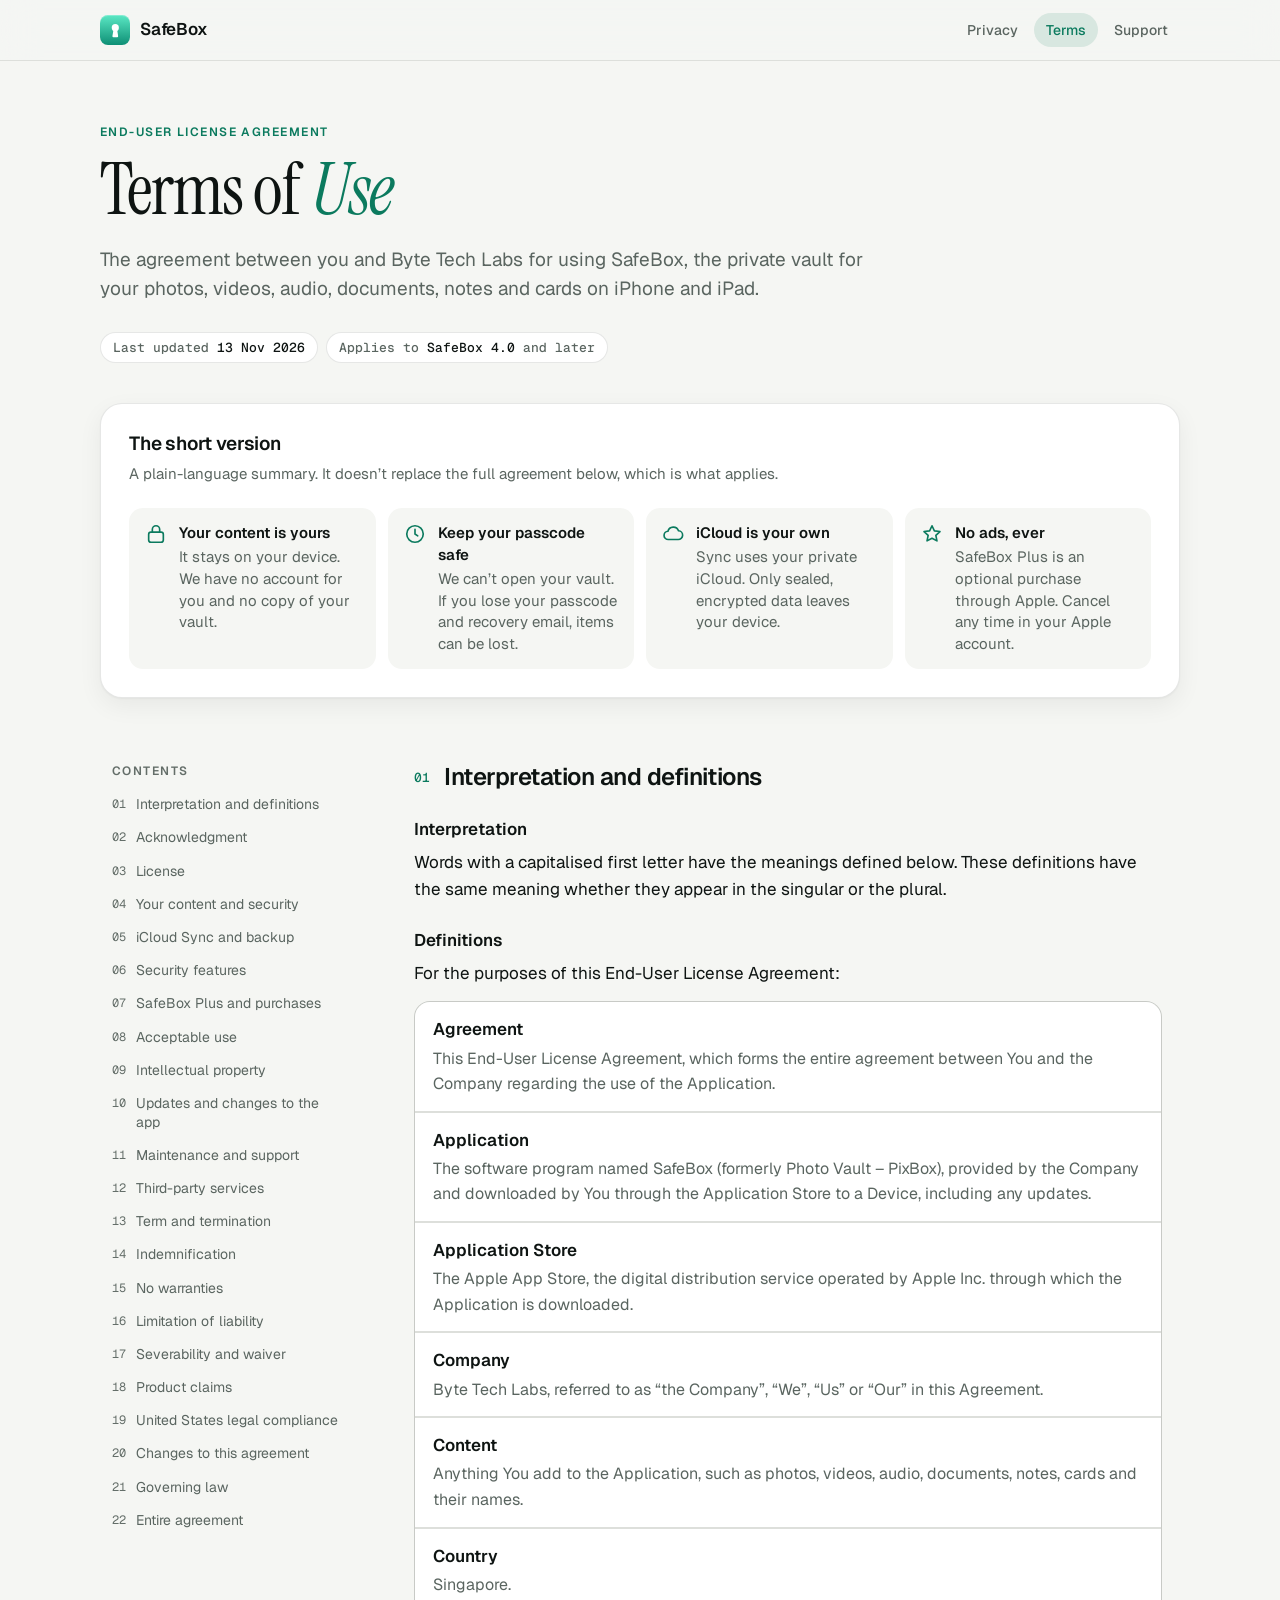
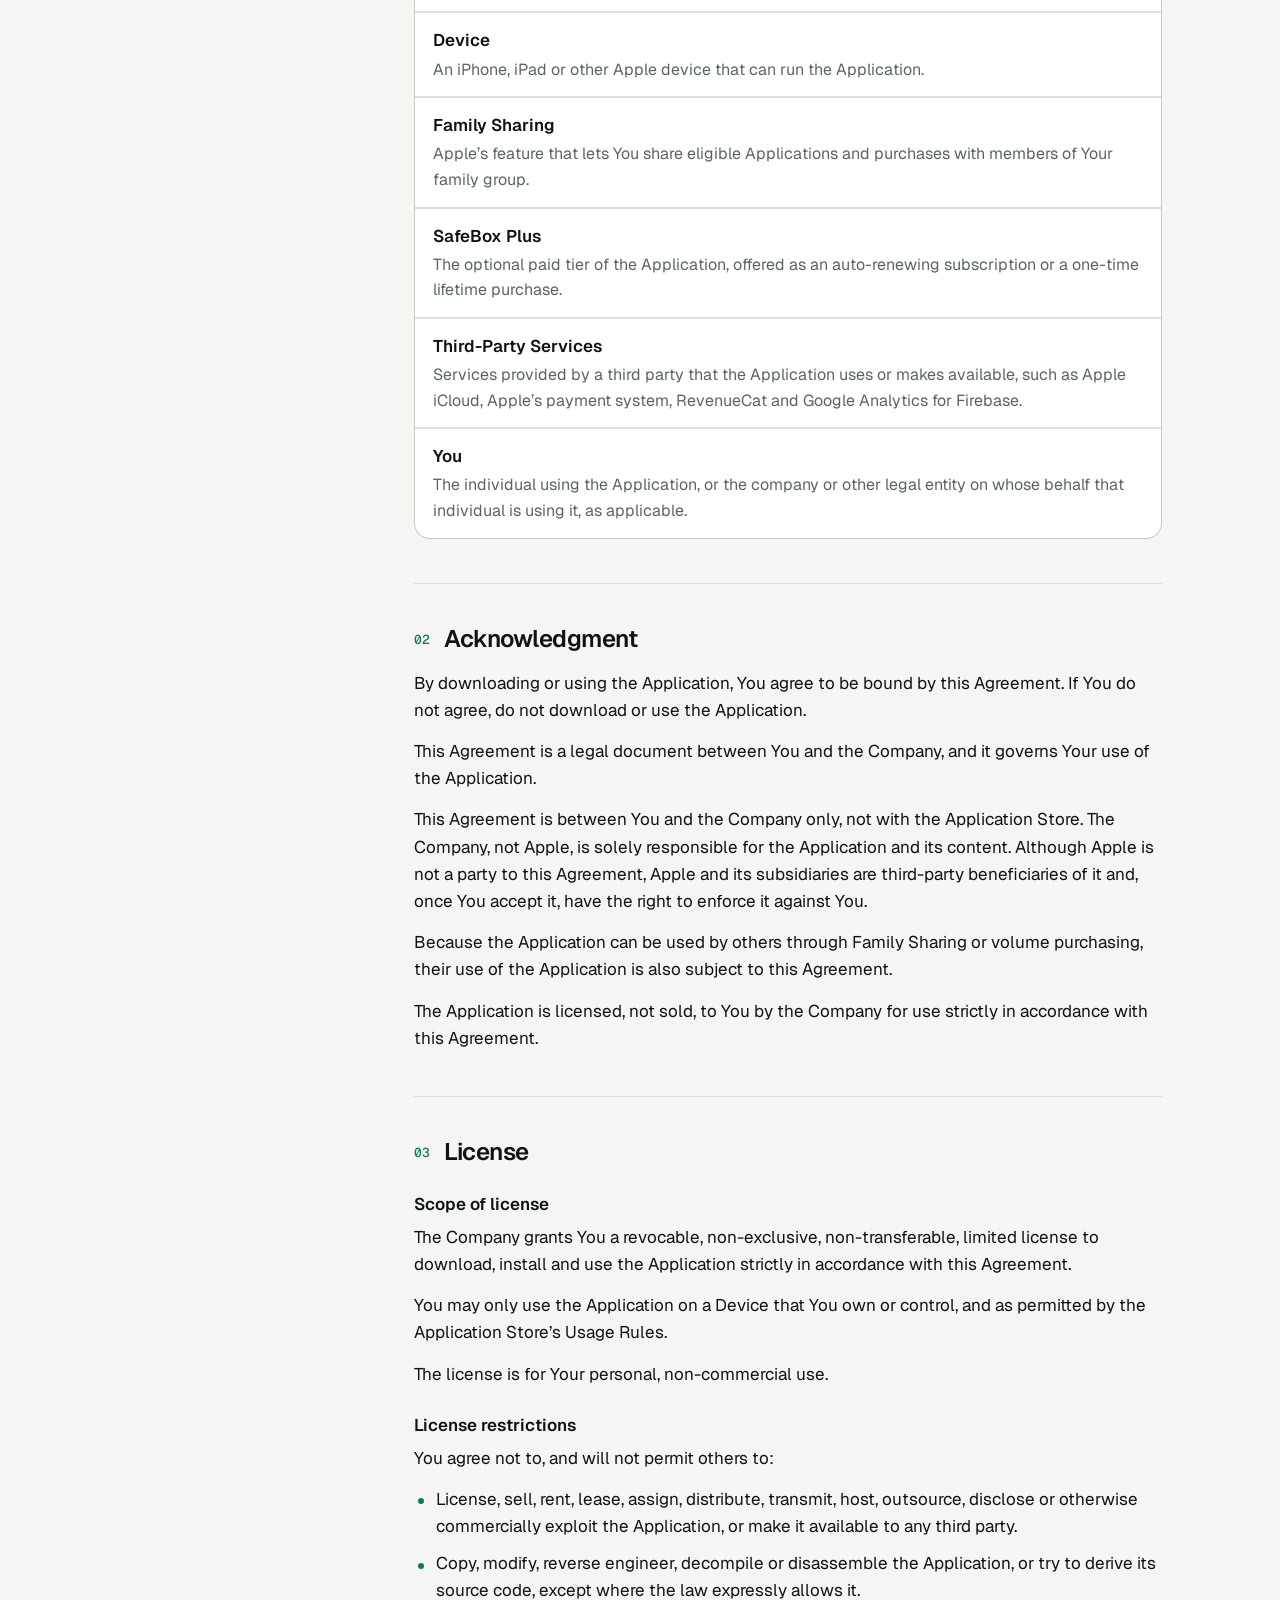
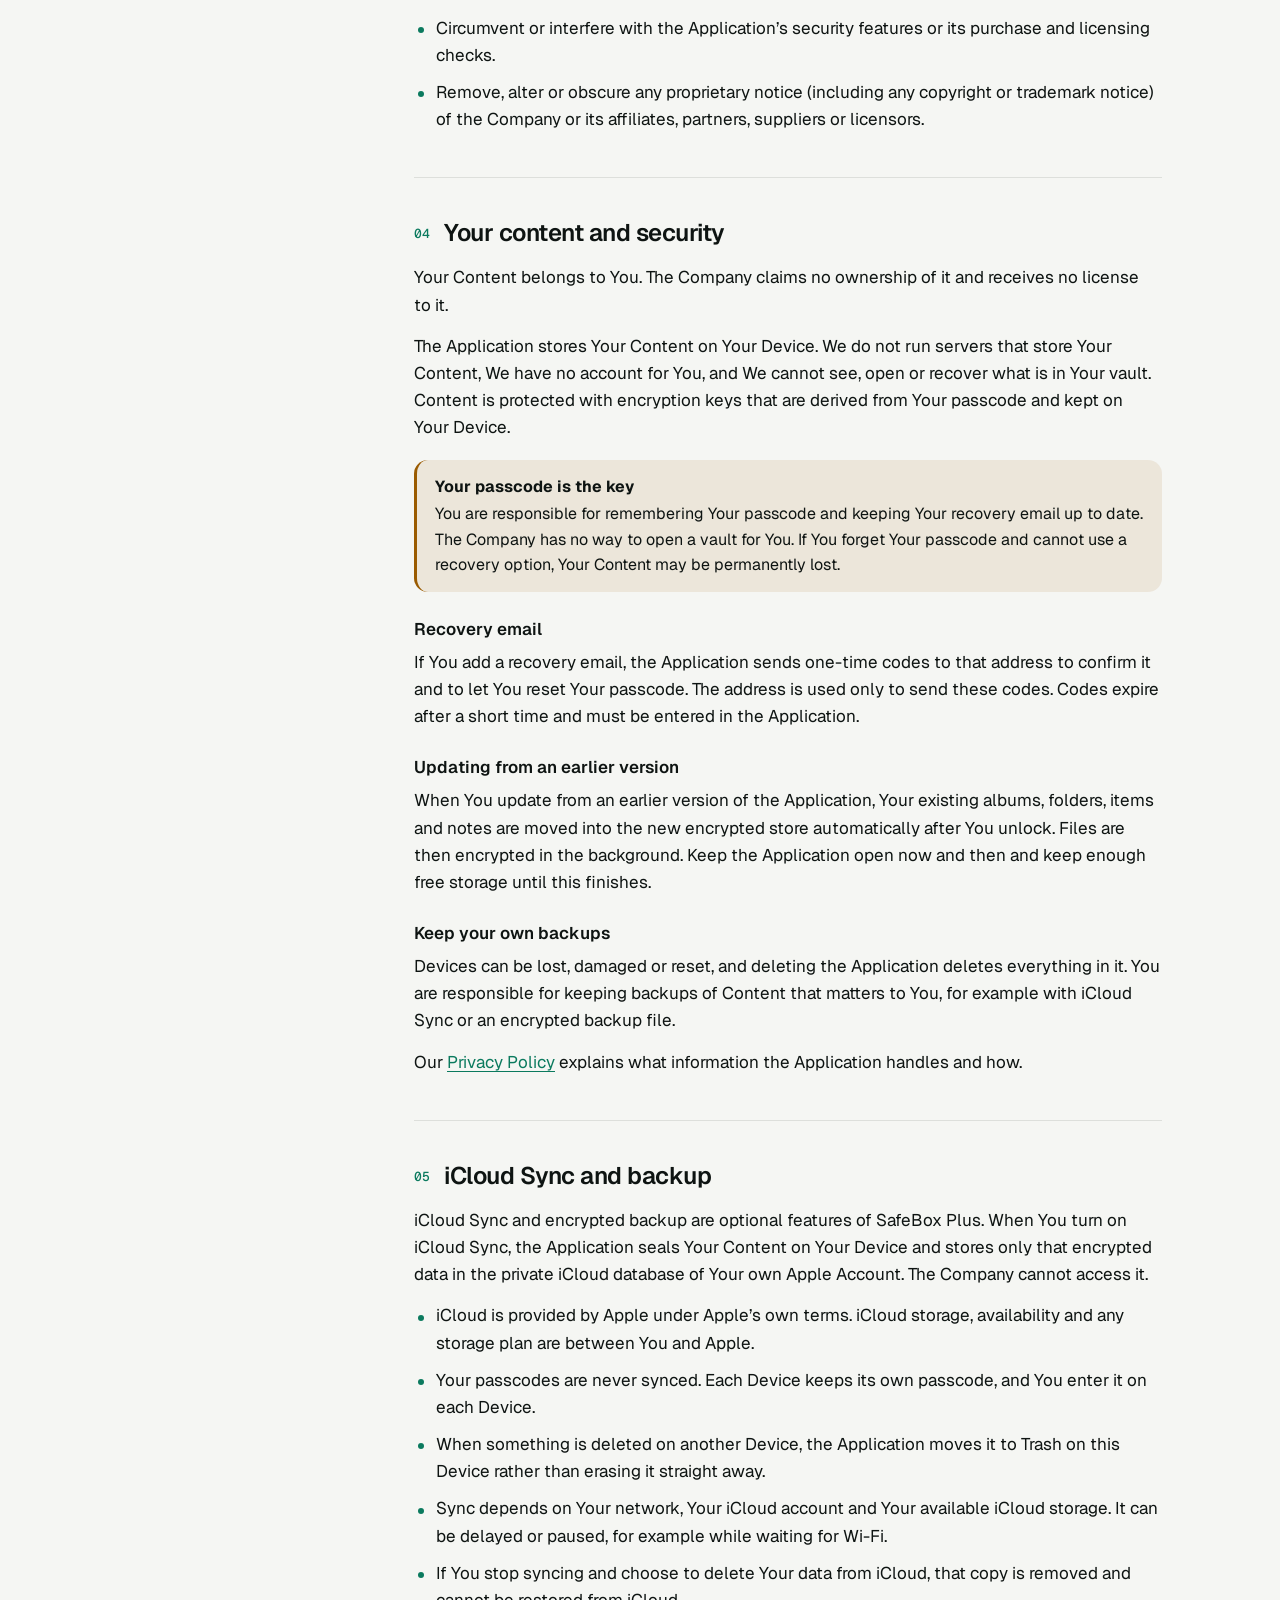
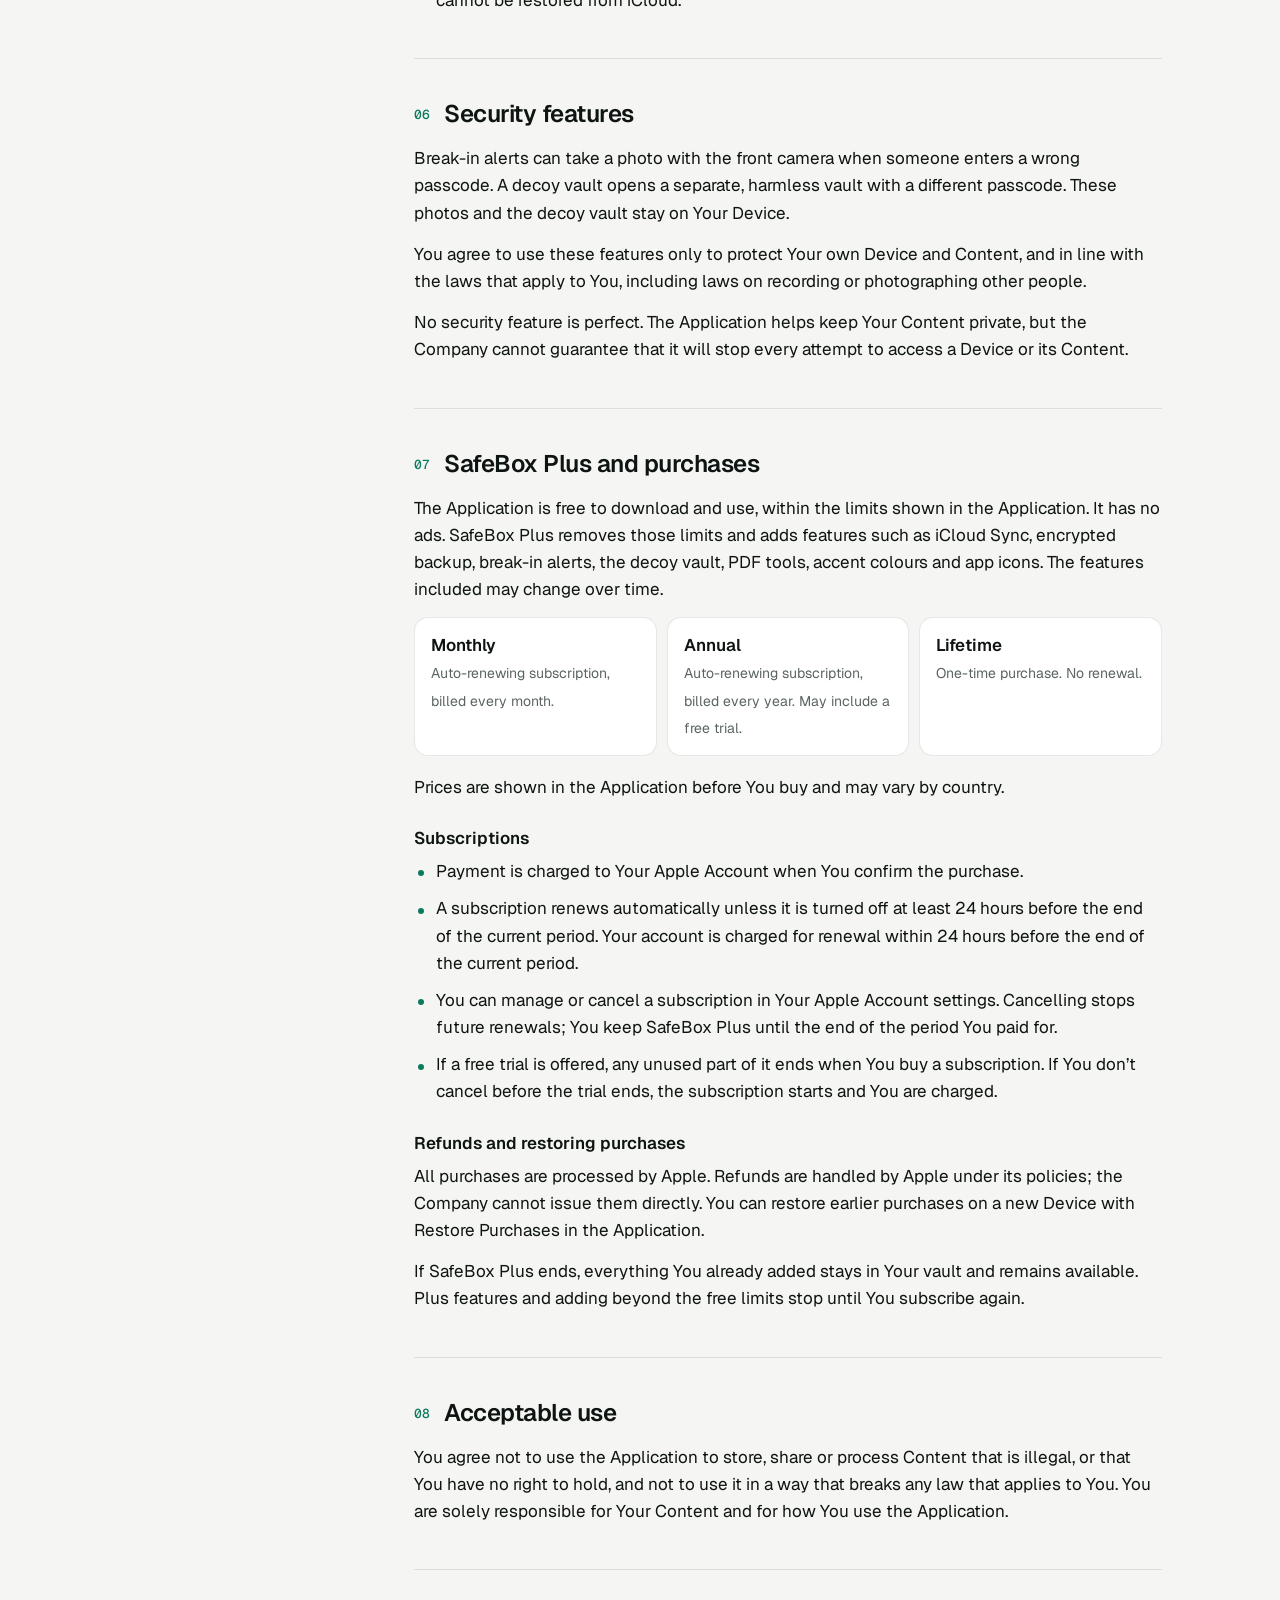
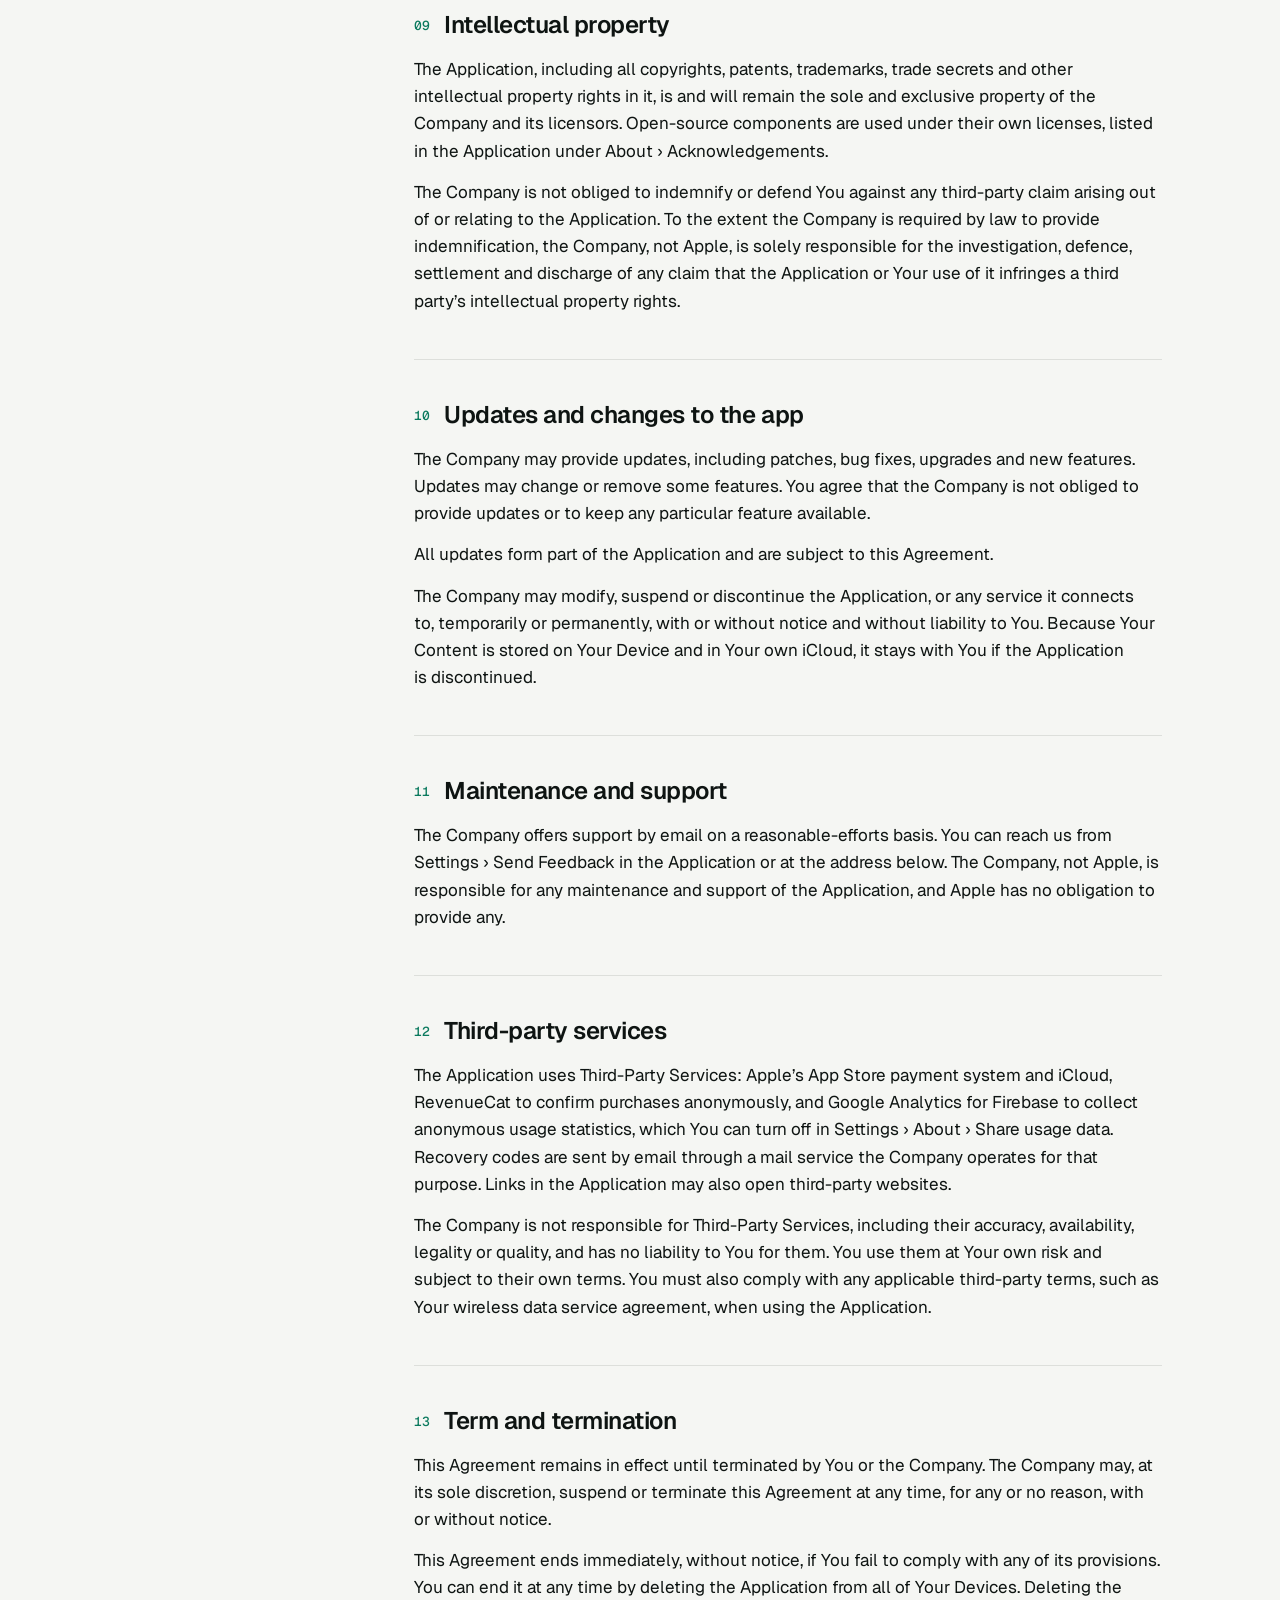
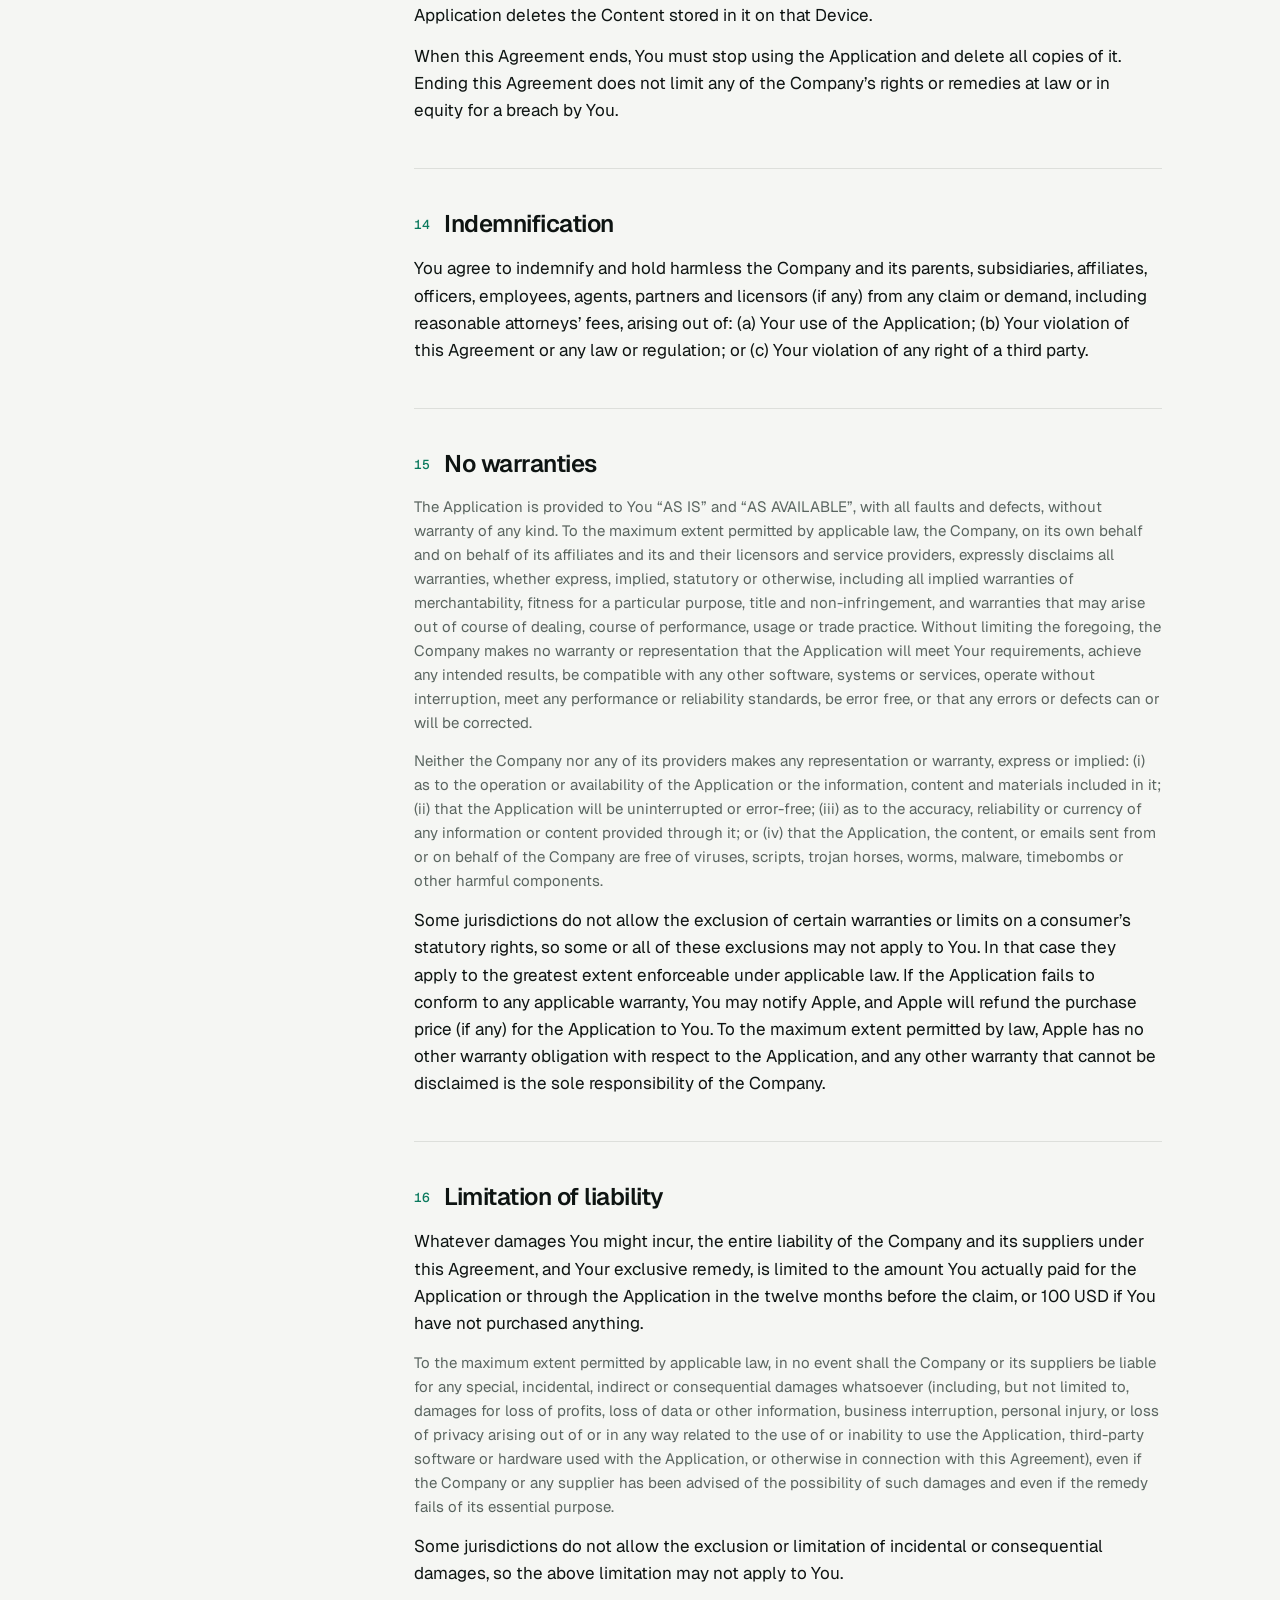
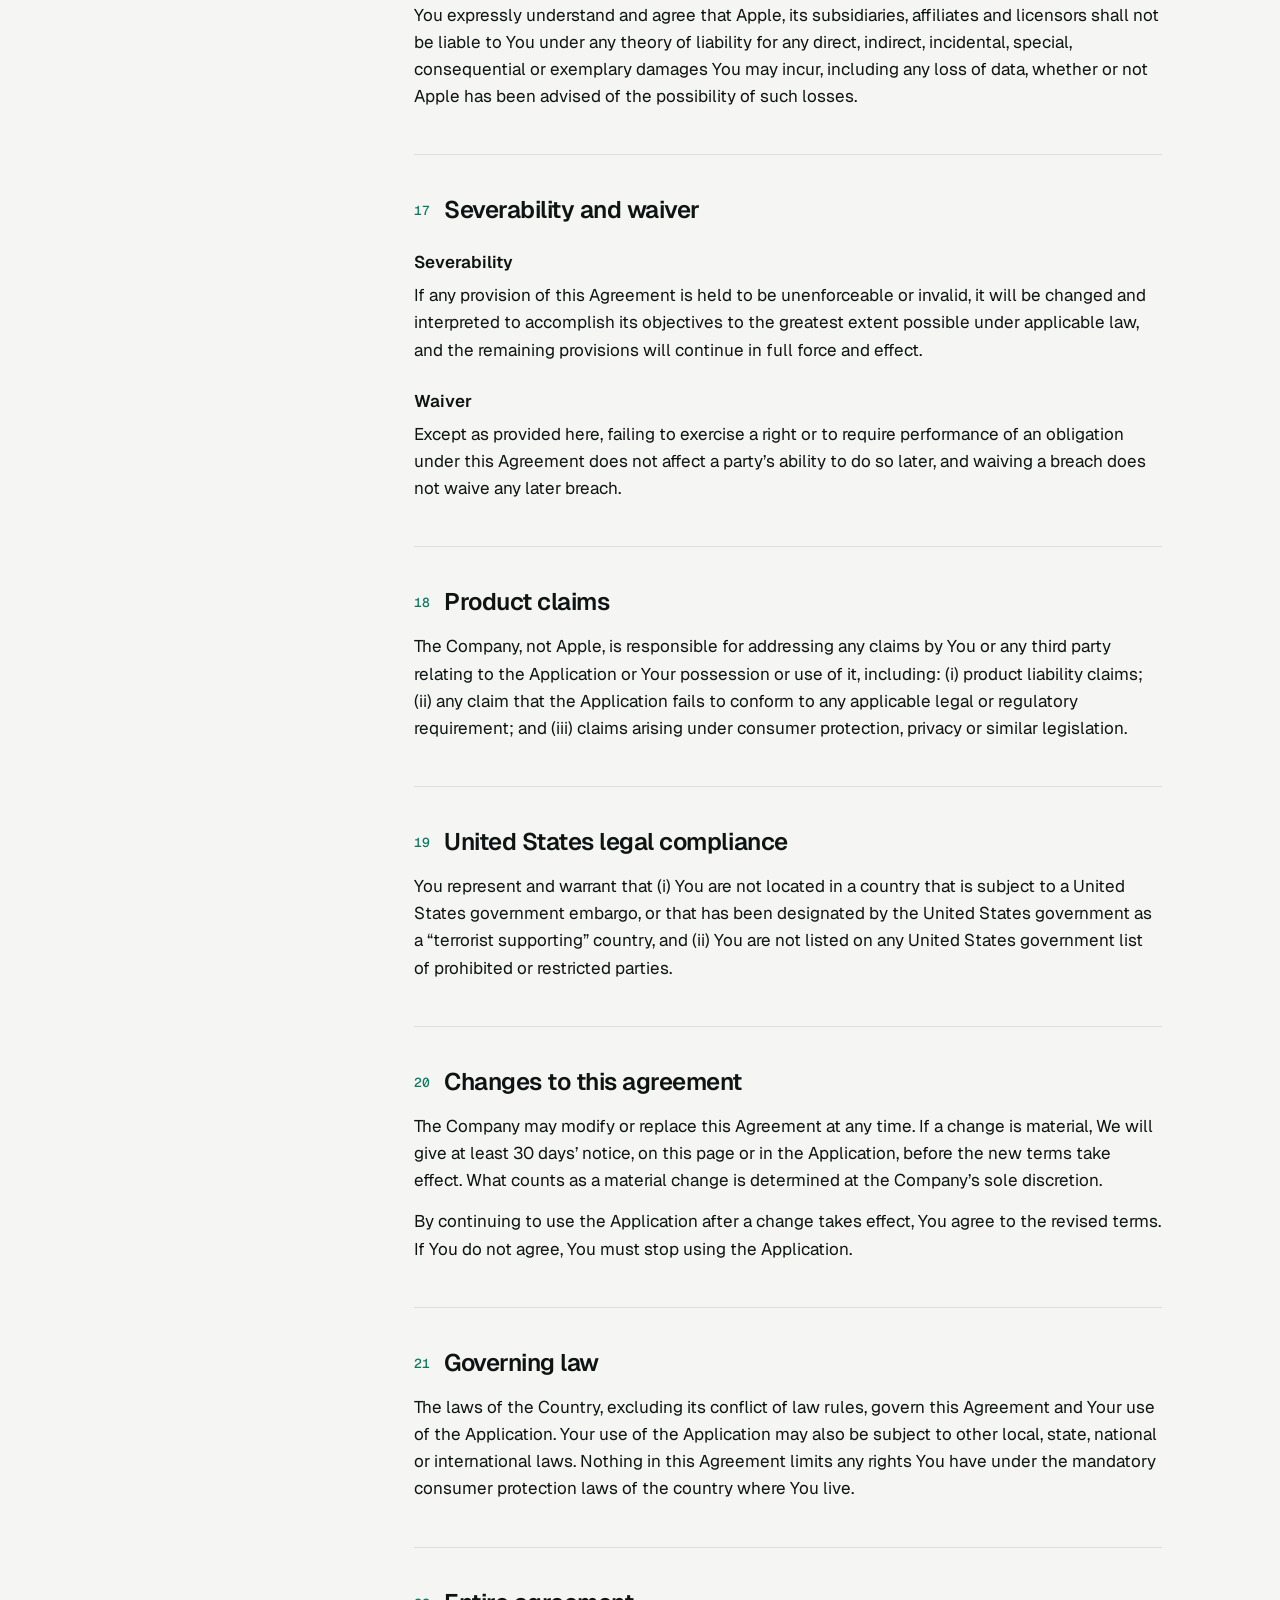
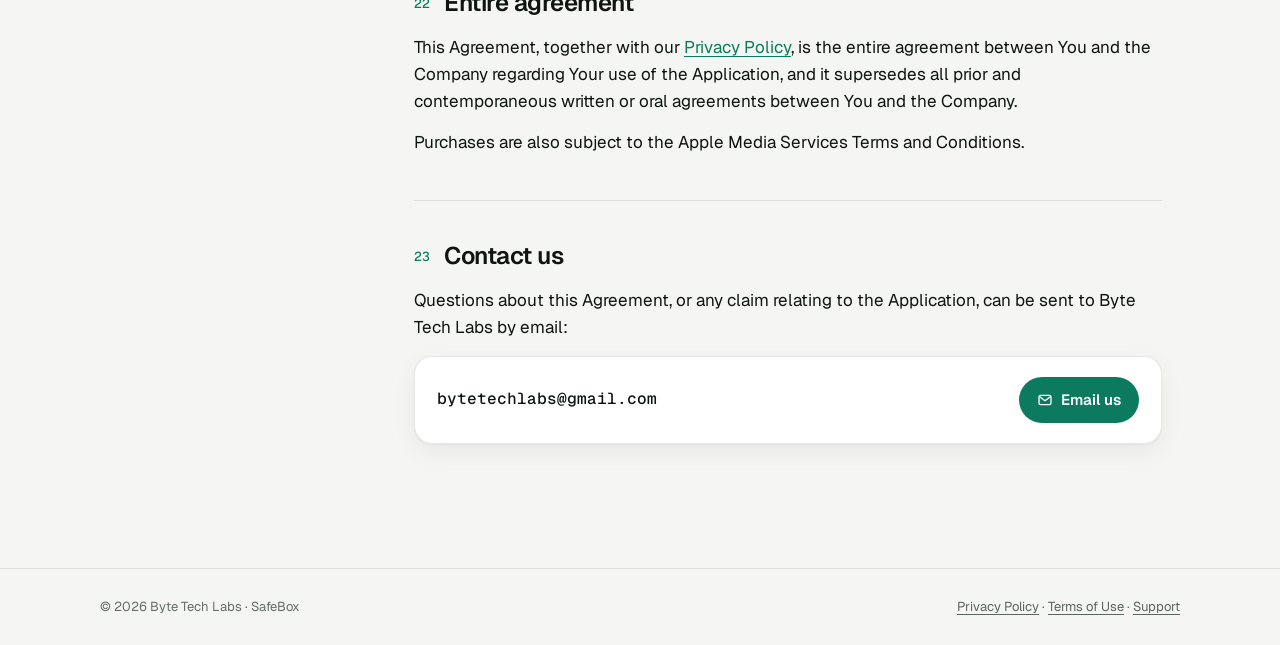
==== commit 092e65ed: "Support page; Support links everywhere; compact legal header on small phones Co-Authored-By: Claude " ====
--- a/src/legal/terms/index.html
+++ b/src/legal/terms/index.html
@@ -216,6 +216,12 @@
     h2.sec { font-size: 21px; }
     .bar nav a { padding: 6px 10px; }
   }
+  @media (max-width: 400px) {
+    header.bar .wrap { gap: 8px; }
+    .brand { font-size: 0; gap: 0; }
+    .bar nav { gap: 2px; }
+    .bar nav a { padding: 6px 8px; font-size: 14px; }
+  }
   @media (prefers-reduced-motion: reduce) { html { scroll-behavior: auto; } }
   @media print {
     header.bar, .toc { display: none; }
@@ -223,6 +229,7 @@
     body { background: #fff; color: #000; }
   }
 </style>
+<link rel="icon" href="/favicon.png">
 </head>
 <body>
 
@@ -237,6 +244,7 @@
     <nav aria-label="Legal">
       <a href="https://trysafebox.app/privacy/">Privacy</a>
       <a href="#top" aria-current="page">Terms</a>
+      <a href="https://trysafebox.app/support/">Support</a>
     </nav>
   </div>
 </header>
@@ -522,7 +530,7 @@
 <footer>
   <div class="wrap">
     <span>© 2026 Byte Tech Labs · SafeBox</span>
-    <span><a href="https://trysafebox.app/privacy/">Privacy Policy</a> · <a href="#top">Terms of Use</a></span>
+    <span><a href="https://trysafebox.app/privacy/">Privacy Policy</a> · <a href="#top">Terms of Use</a> · <a href="https://trysafebox.app/support/">Support</a></span>
   </div>
 </footer>
 
